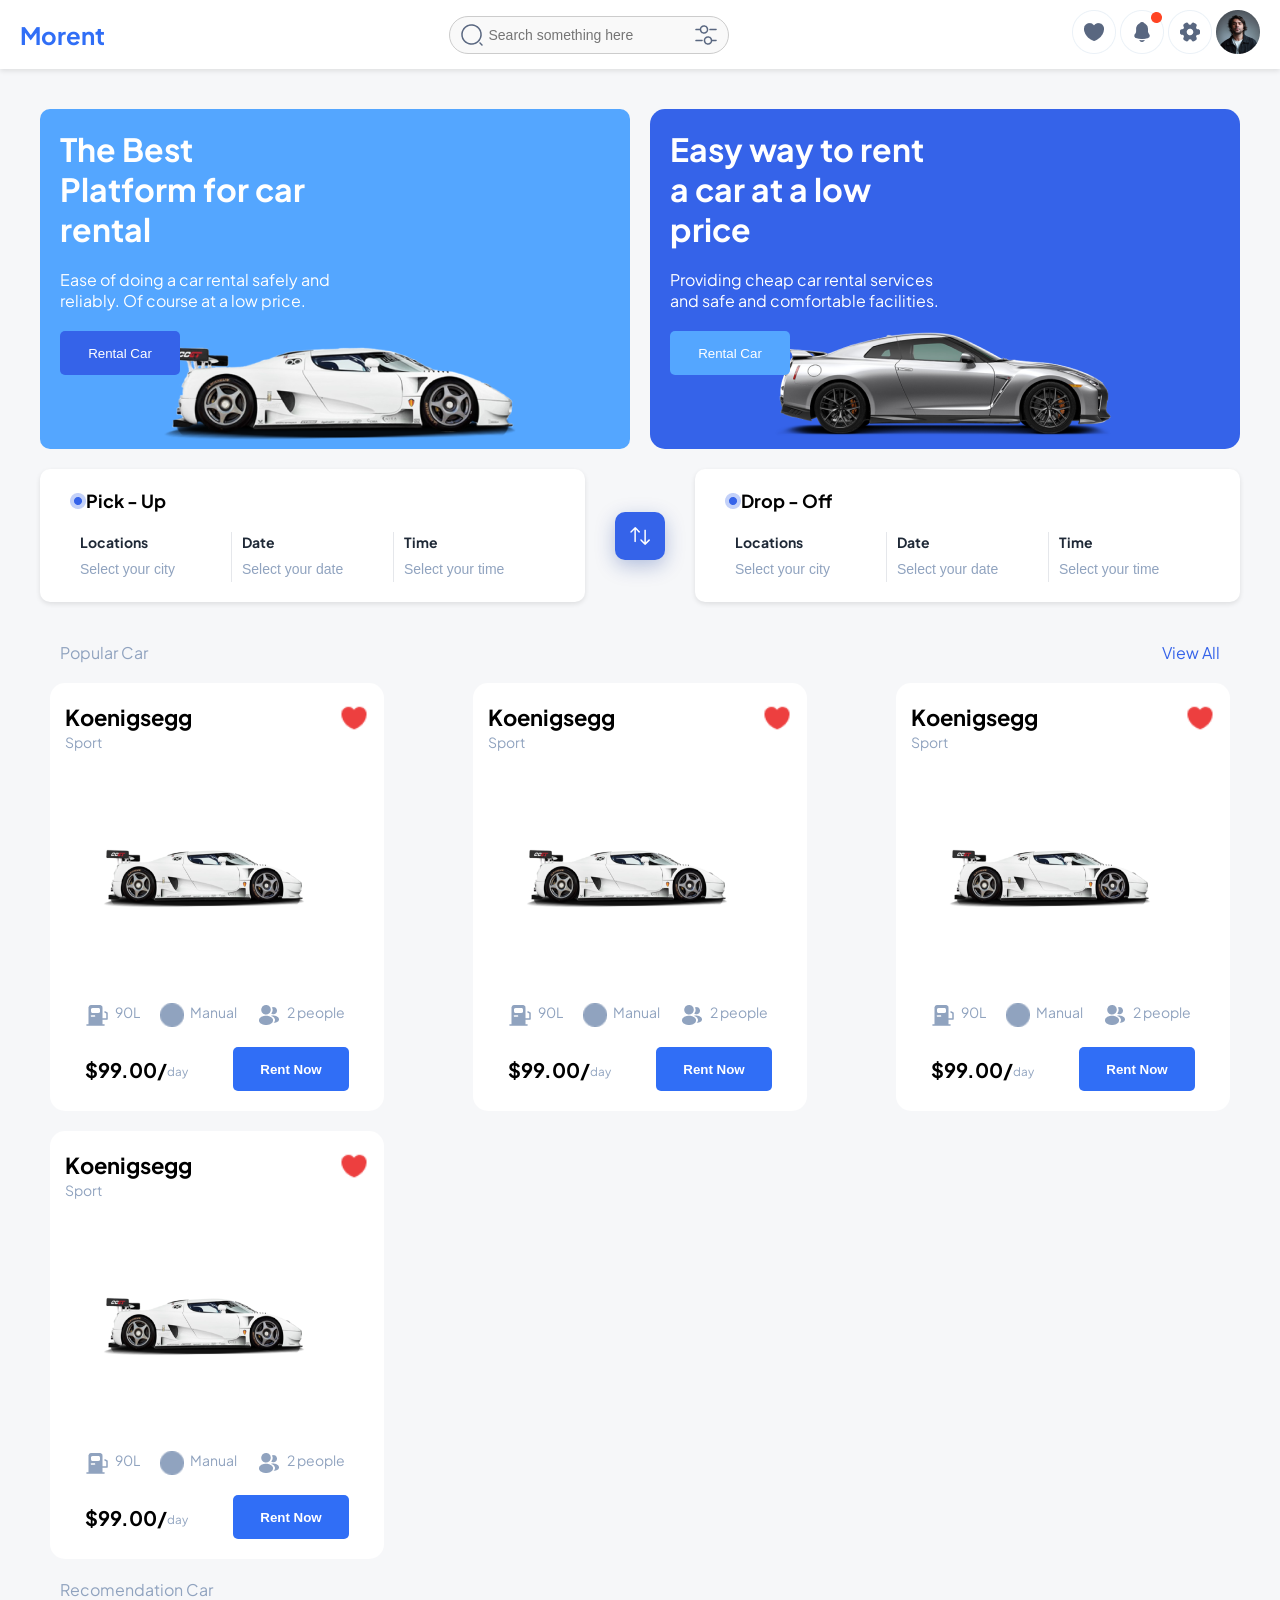
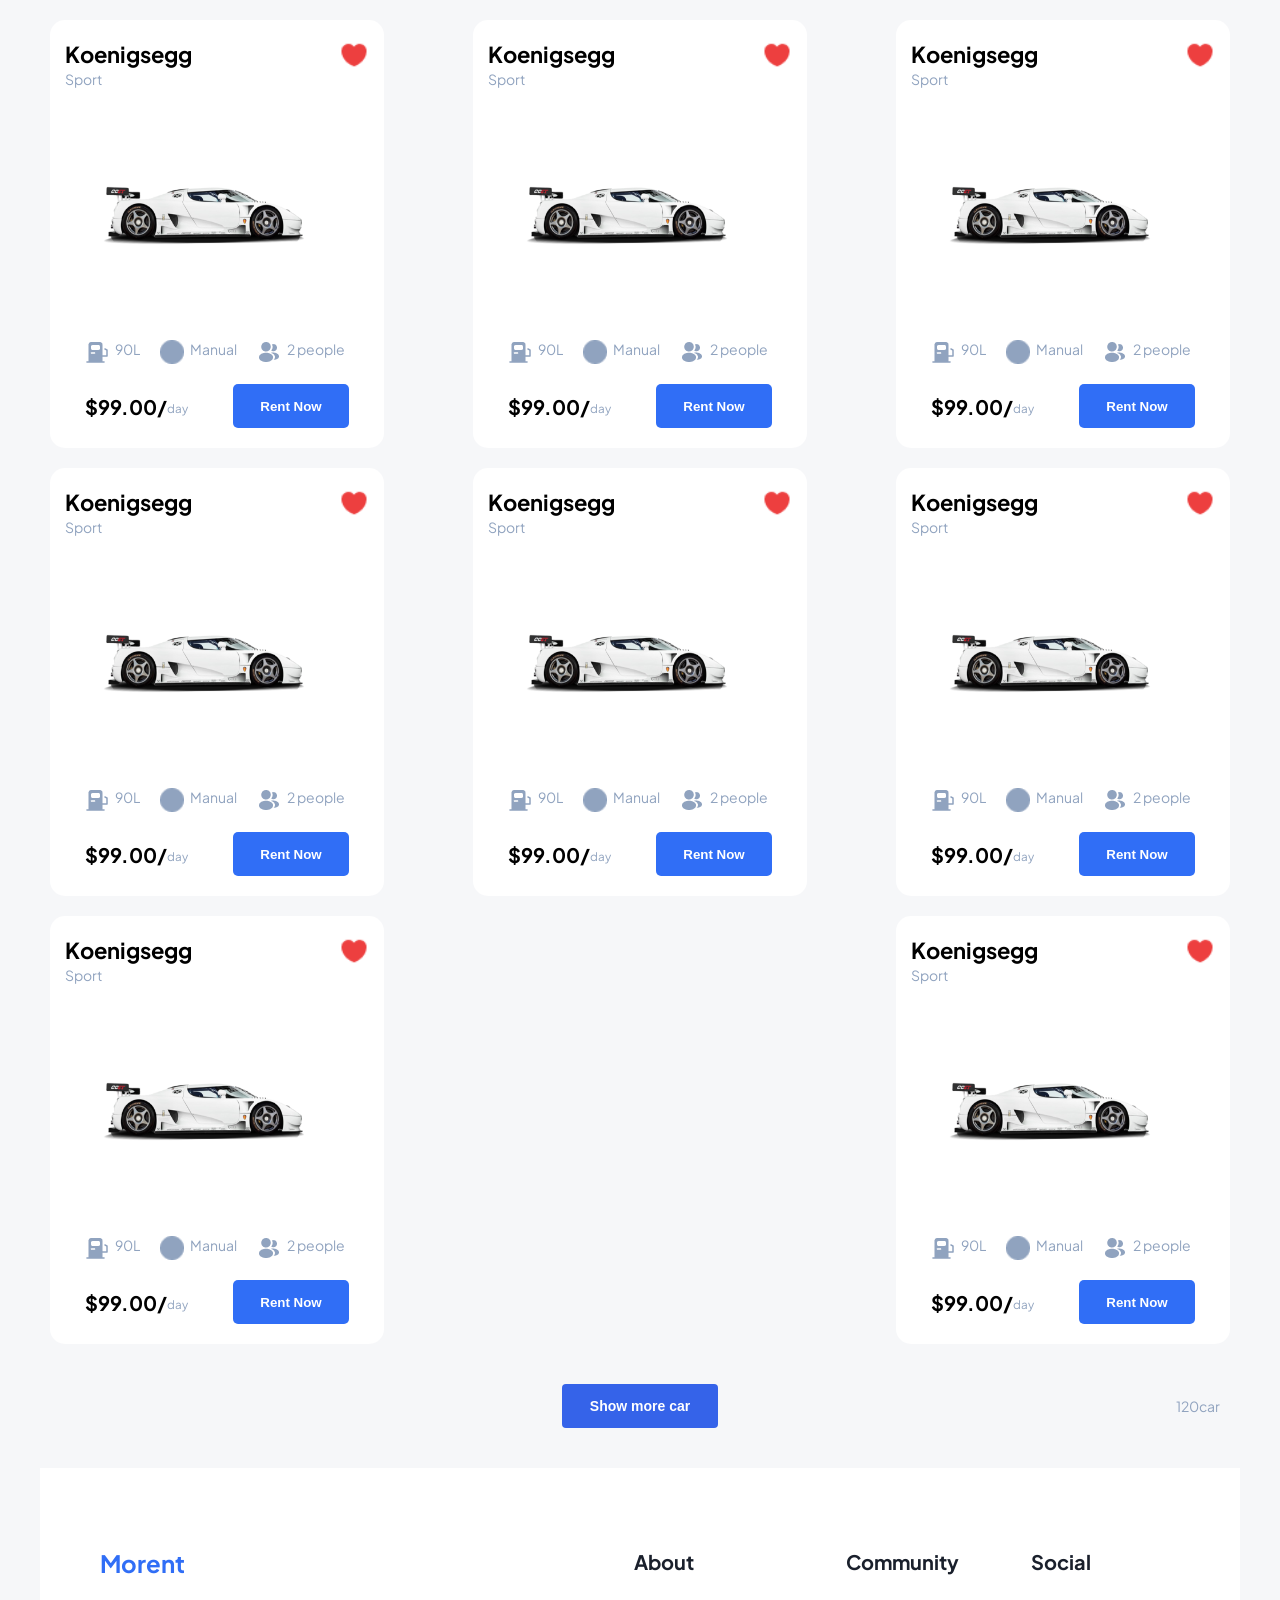
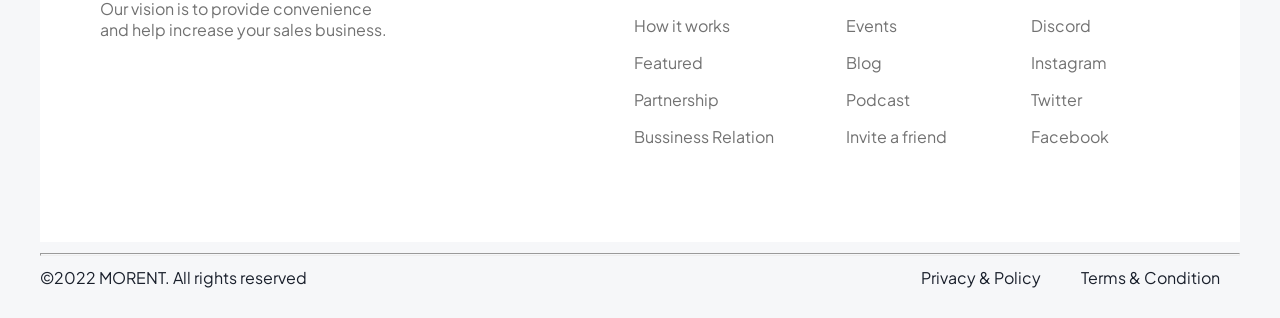
==== index.html @ bee82f96 "Design is complete" ====
<!DOCTYPE html>
<html lang="en">
<head>
    <meta charset="UTF-8">
    <meta name="viewport" content="width=device-width, initial-scale=1.0">
    <link href='https://fonts.googleapis.com/css?family=Plus Jakarta Sans' rel='stylesheet'>
    <link rel="stylesheet" href="style.css">

    <title>Morent</title>
</head>
<body>
    <nav class="navbar">
        <div class="logo">Morent</div>
        <div class="search-bar">
            
            <img  src="img/search-normal.png" alt="filter">
            <input type="text" placeholder="Search something here">   
            <img  src="img/filter.png" alt="filter">
        </div>

        <div>
            <img src="img/Like.png" alt="filter">
            <img src="img/Notification.png" alt="filter">
            <img src="img/Settings.png" alt="filter">
            <img src="img/Profil.png" alt="filter">
        </div>
    </nav>

    <div class="main">
        <div class="ads">
            <div class="ads1">
                <p class="font1">The Best Platform for car rental</p>
                <p class="font2">Ease of doing a car rental safely and reliably. Of course at a low price.</p>
                <button class="ads-button">Rental Car</button>
            </div>
            <div class="ads2">
                <p class="font1">Easy way to rent a car at a low price</p>
                <p class="font2">Providing cheap car rental services and safe and comfortable facilities.</p>
                <button class="ads-button">Rental Car</button>
            </div>
        </div>
        <div class="pick-up">

            <div class="pick-up-container">
                <div class="pick-up-header">
                  <img src="img/mark.png" alt="location mark"> Pick - Up
                </div>
                <div class="pick-up-options">
                  <div class="option">
                    <label>Locations</label>
                    <select>
                      <option>Select your city</option>
                    </select>
                  </div>
                  <div class="divider"></div>
                  <div class="option">
                    <label>Date</label>
                    <select>
                      <option>Select your date</option>
                    </select>
                  </div>
                  <div class="divider"></div>
                  <div class="option">
                    <label>Time</label>
                    <select>
                      <option>Select your time</option>
                    </select>
                  </div>
                </div>
              </div>

              <div class="swap-button"><img id="swap-img" src="img/Swap.png"><img></div>
            <div class="pick-up-container">
                <div class="pick-up-header">
                    <img src="img/mark.png" alt="location mark"> Drop - Off
                </div>
                <div class="pick-up-options">
                  <div class="option">
                    <label>Locations</label>
                    <select>
                      <option>Select your city</option>
                    </select>
                  </div>
                  <div class="divider"></div>
                  <div class="option">
                    <label>Date</label>
                    <select>
                      <option>Select your date</option>
                    </select>
                  </div>
                  <div class="divider"></div>
                  <div class="option">
                    <label>Time</label>
                    <select>
                      <option>Select your time</option>
                    </select>
                  </div>
                </div>
              </div>
        </div>

        <div class="popular-car-heading">
            <p>Popular Car</p>
            <p id="view-all">View All</p>
        </div>

        <div class="popular-table">
            <div class="car-card">
                <div>
                    <div id="car-name">
                        Koenigsegg
                        <img src= "/img/Like .png" alt="favourite">
                    </div>
                    <div id="car-type">
                        Sport
                    </div>
                </div>
                <img src="/img/ads1-car.png" alt="Koenigsegg car image">

                <div>
                    <div class="car-info">
                        <div class="gasstation">
                            <img src="img/gas-station.png" alt="gas-station-image">
                        <p>90L</p>
                        </div>
                        <div class="manual">
                            <img src="img/Circle 4.png" alt="Manual"></img>
                        <p>Manual</p>
                        </div>
                        <div class="people">
                            <img src="/img/profile-2user.png" alt="PROFILE-IMAGE">
                        <p> 2 people</p>
                        </div>
                    </div>
                    <div id="car-price">
                        <div style="display: flex; ">
                            <p style="font-weight: bold; font-size: 20px;">$99.00/</p>
                            <p style="color: #90A3BF; font-size: 14px;"><sub>day</sub></p>
                        </div>
                        <button class="rent-button">Rent Now</button>
                    </div>
                </div>
            </div>
            <div class="car-card">
                <div>
                    <div id="car-name">
                        Koenigsegg
                        <img src= "/img/Like .png" alt="favourite">
                    </div>
                    <div id="car-type">
                        Sport
                    </div>
                </div>
                <img src="/img/ads1-car.png" alt="Koenigsegg car image">

                <div>
                    <div class="car-info">
                        <div class="gasstation">
                            <img src="img/gas-station.png" alt="gas-station-image">
                        <p>90L</p>
                        </div>
                        <div class="manual">
                            <img src="img/Circle 4.png" alt="Manual"></img>
                        <p>Manual</p>
                        </div>
                        <div class="people">
                            <img src="/img/profile-2user.png" alt="PROFILE-IMAGE">
                        <p> 2 people</p>
                        </div>
                    </div>
                    <div id="car-price">
                        <div style="display: flex; ">
                            <p style="font-weight: bold; font-size: 20px;">$99.00/</p>
                            <p style="color: #90A3BF; font-size: 14px;"><sub>day</sub></p>
                        </div>
                        <button class="rent-button">Rent Now</button>
                    </div>
                </div>
            </div>
            <div class="car-card">
                <div>
                    <div id="car-name">
                        Koenigsegg
                        <img src= "/img/Like .png" alt="favourite">
                    </div>
                    <div id="car-type">
                        Sport
                    </div>
                </div>
                <img src="/img/ads1-car.png" alt="Koenigsegg car image">

                <div>
                    <div class="car-info">
                        <div class="gasstation">
                            <img src="img/gas-station.png" alt="gas-station-image">
                        <p>90L</p>
                        </div>
                        <div class="manual">
                            <img src="img/Circle 4.png" alt="Manual"></img>
                        <p>Manual</p>
                        </div>
                        <div class="people">
                            <img src="/img/profile-2user.png" alt="PROFILE-IMAGE">
                        <p> 2 people</p>
                        </div>
                    </div>
                    <div id="car-price">
                        <div style="display: flex; ">
                            <p style="font-weight: bold; font-size: 20px;">$99.00/</p>
                            <p style="color: #90A3BF; font-size: 14px;"><sub>day</sub></p>
                        </div>
                        <button class="rent-button">Rent Now</button>
                    </div>
                </div>
            </div>
            <div class="car-card">
                <div>
                    <div id="car-name">
                        Koenigsegg
                        <img src= "/img/Like .png" alt="favourite">
                    </div>
                    <div id="car-type">
                        Sport
                    </div>
                </div>
                <img src="/img/ads1-car.png" alt="Koenigsegg car image">

                <div>
                    <div class="car-info">
                        <div class="gasstation">
                            <img src="img/gas-station.png" alt="gas-station-image">
                        <p>90L</p>
                        </div>
                        <div class="manual">
                            <img src="img/Circle 4.png" alt="Manual"></img>
                        <p>Manual</p>
                        </div>
                        <div class="people">
                            <img src="/img/profile-2user.png" alt="PROFILE-IMAGE">
                        <p> 2 people</p>
                        </div>
                    </div>
                    <div id="car-price">
                        <div style="display: flex; ">
                            <p style="font-weight: bold; font-size: 20px;">$99.00/</p>
                            <p style="color: #90A3BF; font-size: 14px;"><sub>day</sub></p>
                        </div>
                        <button class="rent-button">Rent Now</button>
                    </div>
                </div>
            </div>
            
        </div>

        <div class="popular-car-heading">
            <p>Recomendation Car</p>
        </div>

        <div class="popular-table">
            <div class="car-card">
                <div>
                    <div id="car-name">
                        Koenigsegg
                        <img src= "/img/Like .png" alt="favourite">
                    </div>
                    <div id="car-type">
                        Sport
                    </div>
                </div>
                <img src="/img/ads1-car.png" alt="Koenigsegg car image">

                <div>
                    <div class="car-info">
                        <div class="gasstation">
                            <img src="img/gas-station.png" alt="gas-station-image">
                        <p>90L</p>
                        </div>
                        <div class="manual">
                            <img src="img/Circle 4.png" alt="Manual"></img>
                        <p>Manual</p>
                        </div>
                        <div class="people">
                            <img src="/img/profile-2user.png" alt="PROFILE-IMAGE">
                        <p> 2 people</p>
                        </div>
                    </div>
                    <div id="car-price">
                        <div style="display: flex; ">
                            <p style="font-weight: bold; font-size: 20px;">$99.00/</p>
                            <p style="color: #90A3BF; font-size: 14px;"><sub>day</sub></p>
                        </div>
                        <button class="rent-button">Rent Now</button>
                    </div>
                </div>
            </div>
            <div class="car-card">
                <div>
                    <div id="car-name">
                        Koenigsegg
                        <img src= "/img/Like .png" alt="favourite">
                    </div>
                    <div id="car-type">
                        Sport
                    </div>
                </div>
                <img src="/img/ads1-car.png" alt="Koenigsegg car image">

                <div>
                    <div class="car-info">
                        <div class="gasstation">
                            <img src="img/gas-station.png" alt="gas-station-image">
                        <p>90L</p>
                        </div>
                        <div class="manual">
                            <img src="img/Circle 4.png" alt="Manual"></img>
                        <p>Manual</p>
                        </div>
                        <div class="people">
                            <img src="/img/profile-2user.png" alt="PROFILE-IMAGE">
                        <p> 2 people</p>
                        </div>
                    </div>
                    <div id="car-price">
                        <div style="display: flex; ">
                            <p style="font-weight: bold; font-size: 20px;">$99.00/</p>
                            <p style="color: #90A3BF; font-size: 14px;"><sub>day</sub></p>
                        </div>
                        <button class="rent-button">Rent Now</button>
                    </div>
                </div>
            </div>
            <div class="car-card">
                <div>
                    <div id="car-name">
                        Koenigsegg
                        <img src= "/img/Like .png" alt="favourite">
                    </div>
                    <div id="car-type">
                        Sport
                    </div>
                </div>
                <img src="/img/ads1-car.png" alt="Koenigsegg car image">

                <div>
                    <div class="car-info">
                        <div class="gasstation">
                            <img src="img/gas-station.png" alt="gas-station-image">
                        <p>90L</p>
                        </div>
                        <div class="manual">
                            <img src="img/Circle 4.png" alt="Manual"></img>
                        <p>Manual</p>
                        </div>
                        <div class="people">
                            <img src="/img/profile-2user.png" alt="PROFILE-IMAGE">
                        <p> 2 people</p>
                        </div>
                    </div>
                    <div id="car-price">
                        <div style="display: flex; ">
                            <p style="font-weight: bold; font-size: 20px;">$99.00/</p>
                            <p style="color: #90A3BF; font-size: 14px;"><sub>day</sub></p>
                        </div>
                        <button class="rent-button">Rent Now</button>
                    </div>
                </div>
            </div>
            <div class="car-card">
                <div>
                    <div id="car-name">
                        Koenigsegg
                        <img src= "/img/Like .png" alt="favourite">
                    </div>
                    <div id="car-type">
                        Sport
                    </div>
                </div>
                <img src="/img/ads1-car.png" alt="Koenigsegg car image">

                <div>
                    <div class="car-info">
                        <div class="gasstation">
                            <img src="img/gas-station.png" alt="gas-station-image">
                        <p>90L</p>
                        </div>
                        <div class="manual">
                            <img src="img/Circle 4.png" alt="Manual"></img>
                        <p>Manual</p>
                        </div>
                        <div class="people">
                            <img src="/img/profile-2user.png" alt="PROFILE-IMAGE">
                        <p> 2 people</p>
                        </div>
                    </div>
                    <div id="car-price">
                        <div style="display: flex; ">
                            <p style="font-weight: bold; font-size: 20px;">$99.00/</p>
                            <p style="color: #90A3BF; font-size: 14px;"><sub>day</sub></p>
                        </div>
                        <button class="rent-button">Rent Now</button>
                    </div>
                </div>
            </div>
            <div class="car-card">
                <div>
                    <div id="car-name">
                        Koenigsegg
                        <img src= "/img/Like .png" alt="favourite">
                    </div>
                    <div id="car-type">
                        Sport
                    </div>
                </div>
                <img src="/img/ads1-car.png" alt="Koenigsegg car image">

                <div>
                    <div class="car-info">
                        <div class="gasstation">
                            <img src="img/gas-station.png" alt="gas-station-image">
                        <p>90L</p>
                        </div>
                        <div class="manual">
                            <img src="img/Circle 4.png" alt="Manual"></img>
                        <p>Manual</p>
                        </div>
                        <div class="people">
                            <img src="/img/profile-2user.png" alt="PROFILE-IMAGE">
                        <p> 2 people</p>
                        </div>
                    </div>
                    <div id="car-price">
                        <div style="display: flex; ">
                            <p style="font-weight: bold; font-size: 20px;">$99.00/</p>
                            <p style="color: #90A3BF; font-size: 14px;"><sub>day</sub></p>
                        </div>
                        <button class="rent-button">Rent Now</button>
                    </div>
                </div>
            </div>
            <div class="car-card">
                <div>
                    <div id="car-name">
                        Koenigsegg
                        <img src= "/img/Like .png" alt="favourite">
                    </div>
                    <div id="car-type">
                        Sport
                    </div>
                </div>
                <img src="/img/ads1-car.png" alt="Koenigsegg car image">

                <div>
                    <div class="car-info">
                        <div class="gasstation">
                            <img src="img/gas-station.png" alt="gas-station-image">
                        <p>90L</p>
                        </div>
                        <div class="manual">
                            <img src="img/Circle 4.png" alt="Manual"></img>
                        <p>Manual</p>
                        </div>
                        <div class="people">
                            <img src="/img/profile-2user.png" alt="PROFILE-IMAGE">
                        <p> 2 people</p>
                        </div>
                    </div>
                    <div id="car-price">
                        <div style="display: flex; ">
                            <p style="font-weight: bold; font-size: 20px;">$99.00/</p>
                            <p style="color: #90A3BF; font-size: 14px;"><sub>day</sub></p>
                        </div>
                        <button class="rent-button">Rent Now</button>
                    </div>
                </div>
            </div>
            <div class="car-card">
                <div>
                    <div id="car-name">
                        Koenigsegg
                        <img src= "/img/Like .png" alt="favourite">
                    </div>
                    <div id="car-type">
                        Sport
                    </div>
                </div>
                <img src="/img/ads1-car.png" alt="Koenigsegg car image">

                <div>
                    <div class="car-info">
                        <div class="gasstation">
                            <img src="img/gas-station.png" alt="gas-station-image">
                        <p>90L</p>
                        </div>
                        <div class="manual">
                            <img src="img/Circle 4.png" alt="Manual"></img>
                        <p>Manual</p>
                        </div>
                        <div class="people">
                            <img src="/img/profile-2user.png" alt="PROFILE-IMAGE">
                        <p> 2 people</p>
                        </div>
                    </div>
                    <div id="car-price">
                        <div style="display: flex; ">
                            <p style="font-weight: bold; font-size: 20px;">$99.00/</p>
                            <p style="color: #90A3BF; font-size: 14px;"><sub>day</sub></p>
                        </div>
                        <button class="rent-button">Rent Now</button>
                    </div>
                </div>
            </div>
            <div class="car-card">
                <div>
                    <div id="car-name">
                        Koenigsegg
                        <img src= "/img/Like .png" alt="favourite">
                    </div>
                    <div id="car-type">
                        Sport
                    </div>
                </div>
                <img src="/img/ads1-car.png" alt="Koenigsegg car image">

                <div>
                    <div class="car-info">
                        <div class="gasstation">
                            <img src="img/gas-station.png" alt="gas-station-image">
                        <p>90L</p>
                        </div>
                        <div class="manual">
                            <img src="img/Circle 4.png" alt="Manual"></img>
                        <p>Manual</p>
                        </div>
                        <div class="people">
                            <img src="/img/profile-2user.png" alt="PROFILE-IMAGE">
                        <p> 2 people</p>
                        </div>
                    </div>
                    <div id="car-price">
                        <div style="display: flex; ">
                            <p style="font-weight: bold; font-size: 20px;">$99.00/</p>
                            <p style="color: #90A3BF; font-size: 14px;"><sub>day</sub></p>
                        </div>
                        <button class="rent-button">Rent Now</button>
                    </div>
                </div>
            </div>
        </div>

        <div class="show-more-row">
            <button class="show-more-button">
                Show more car
            </button>
            <div id="more-car">
                120car
            </div>
        </div>

        <div class="footer">
            <div>
                <div class="logo">
                    Morent
                </div>
                <div id="description">
                    <p>Our vision is to provide convenience <br> and help increase your sales business.</p>
                </div>
            </div>

            <table id="footer-table">
                <tr>
                    <tr>
                        <th>About</th>
                        <th>Community</th>
                        <th>Social</th>
                    </tr>
                    <tr>
                        <td>How it works</td>
                        <td>Events</td>
                        <td>Discord</td>
                    </tr>
                    <tr>
                        <td>Featured</td>
                        <td>Blog</td>
                        <td>Instagram</td>
                    </tr>
                    <tr>
                        <td>Partnership</td>
                        <td>Podcast</td>
                        <td>Twitter</td>
                    </tr>
                    <tr>
                        <td>Bussiness Relation</td>
                        <td>Invite a friend</td>
                        <td>Facebook</td>
                    </tr>
                </tr>
            </table>
        </div>
        <hr style="color: #13131329; height: 1px;">

        <div class="bottom-fotter">
            <p>©2022 MORENT. All rights reserved</p>
            <div id="bottom-rights">
                <p>Privacy & Policy</p>
                <p>Terms & Condition</p>
            </div>
        </div>
        <!-- ------------ -->
    </div>
</body>
</html>
---- style.css ----
body {
  font-family: 'Plus Jakarta Sans';
  background-color: #F6F7F9;
  font-size: 22px;
  margin: 0;
  padding-bottom: 30px;
}
.navbar {
  display: flex;
  justify-content: space-between;
  align-items: center;
  padding: 10px 20px;
  background-color: #ffffff;
  box-shadow: 0 2px 5px rgba(0, 0, 0, 0.1);
}
.logo {
  font-size: 24px;
  color: #306EF6;
  font-weight: bold;
}
.navbar .search-bar {
  display: flex;
  align-items: center;
  border: 1px solid #ccc;
  border-radius: 20px;
  padding: 5px 10px;
  background-color: #f9f9f9;
}
.navbar .search-bar input {
  border: none;
  outline: none;
  background: none;
  padding: 5px;
  font-size: 14px;
  width: 200px;
}
.main{
  margin: 0px 40px;
}

.ads{
  display: flex;
  flex-wrap: wrap;
  width: 100%;
  margin-top: 40px;
}

.ads1 {
  display: flex;
  flex:1;
  flex-direction: column;
  height: 300px;
  background-color: #54A6FF;
  background-image: url('/img/ads1-car.png');
  background-repeat: no-repeat;
  background-position: bottom center;
  border-radius: 10px;
  padding: 20px;
  margin-right: 20px;
  row-gap: 20px;
}

.font1 {
  font-size: 32px;
  color: white;
  max-width: 50%;
  font-weight: bold;
  margin: 0px;
}
  
.font2 {
  font-size: 16px;
  max-width: 50%;
  color: white;
}

.ads1 .ads-button {
  height: 44px;
  width: 120px;
  border: none;
  color: white;
  background-color: #3563E9;
  border-radius: 5px;
}

.ads2{
  display: flex;
  flex:1;
  flex-direction: column;
  height: 300px;
  background-color: #3563E9;
  background-image: url('/img/ads2-car.png');
  background-repeat: no-repeat;
  background-position-y: 95%;
  background-position-x: 50%;
  border-radius: 15px;
  padding: 20px;
  row-gap: 20px;
}

.ads2 .ads-button {
  height: 44px;
  width: 120px;
  border: none;
  color: white;
  background-color: #54A6FF;
  border-radius: 5px;
}

.pick-up {
  display: flex;
  align-items: center;
}

.pick-up-container {
  width: 100%;
  background-color: white;
  padding: 20px 30px;
  border-radius: 10px;
  box-shadow: 0 2px 5px rgba(0, 0, 0, 0.1);
  margin: 20px auto;
}

.pick-up-header {
  display: flex;
  align-items: center;
  font-size: 18px;
  font-weight: bold;
  margin-bottom: 20px;
}

.pick-up-options {
  display: flex;
  align-items: center;
}

.option {
  display: flex;
  flex-direction: column;
  flex: 1;
  padding: 0 10px;
}

.option label {
  font-size: 14px;
  font-weight: bold;
  color: #1F2937;
  margin-bottom: 5px;
}

.option select {
  border: none;
  background-color: transparent;
  font-size: 14px;
  color: #90A3BF;
  padding: 5px 0;
  appearance: none;
}

.option select:focus {
  outline: none;
}

.divider {
  height: 50px;
  width: 1px;
  background-color: #E5E7EB;
}

.swap-button {
  display: flex;
  border-radius: 10px;
  opacity: 0px;
  background: #3563E9;
  margin: auto 30px;
  padding: 15px;
  box-shadow: 0 4px 8px 0 rgba(19, 156, 241, 0.014), 0 6px 20px 0 #10329347;
}

.popular-car-heading{
  justify-content: space-between;
  display: flex;
  font-size: 16px;
  color: #90A3BF;
  padding: 20px;
}

.popular-car-heading #view-all{
  color: #3563E9;
}

.popular-table{
  margin: 0px 10px;
  display: flex;
  justify-content: space-between;
  flex-wrap: wrap;
  row-gap: 20px;
}

.car-card{
  width: 304px;
  height: 388px;
  display: flex;
  flex-direction: column;
  justify-content: space-between;
  background-color: white;
  border-radius: 15px;
  padding: 20px 15px;
}

.car-card #car-name{
  display: flex;
  justify-content: space-between;
  font-weight: bold;
}

#car-name img{
  height: 30px;
  width: 30px;
}

.car-card #car-type{
  font-size: 14px;
  color: #90A3BF;
}

.car-card img{
  width: 232px;
  height: 72px;
  padding-left: 20px;
}

.car-info {
  font-size: 14px;
  display: flex;
  color: #90A3BF;
  text-align: center;
}

.car-info img{
  color: #90A3BF;
  height: 24px;
  width: 24px;
}
p{
  margin: 0;
}
.car-info .gasstation,.manual,.people{
  display: flex;
  text-align: center;
  gap:6px;
}

#car-price{
  display: flex;
  justify-content: space-between;
  margin: 20px 20px 0 20px;
  align-items: center;
}

#car-price .rent-button{
  background-color: #306EF6;
  border: none;
  height: 44px;
  width: 116px;
  border-radius: 5px;
  color: white;
  font-weight: bold;
}

.show-more-row {
  display: flex;
  align-items: center;
  margin: 40px;
  justify-content: center;
}

.show-more-button{
  width:156px;
  height: 44px;
  padding: 10px;
  border: none;
  border-radius: 4px;
  background-color: #3563E9;
  color: white;
  font-weight: bold;
  font-size: 14px;
  cursor: pointer;
}

#more-car{
  color: #90A3BF;
  font-size: 14px;
  position: absolute;
  right: 60px;
}

.footer{
  background-color: white;
  margin: 0;
  padding: 80px 60px;
  display: flex;
  justify-content: space-between;
  text-align: left;
}

.footer .logo{
  padding-bottom: 20px;
}

.footer #description{
  font-size: 16px;
  color: #13131399;
}

.footer #footer-table{
  border-spacing: 70px 0px;
  border-collapse: separate;
  /* border: 1px solid; */
}

.footer #footer-table th{
  font-size: 20px;
  padding-bottom: 40px;
  font-weight: bold;
  color: #1A202C;
}

.footer #footer-table td{
  font-size: 16px;
  color: #13131399;
  padding-bottom: 15px;
}

.bottom-fotter{
  justify-content: space-between;
  display: flex;
}

.bottom-fotter p{
  font-size: 16px;
  color: #1A202C;
}

.bottom-fotter #bottom-rights{
  display: flex;
}

.bottom-fotter #bottom-rights p{
  font-size: 16px;
  color: #1A202C;
  padding: 0px 20px 0px 20px;
}
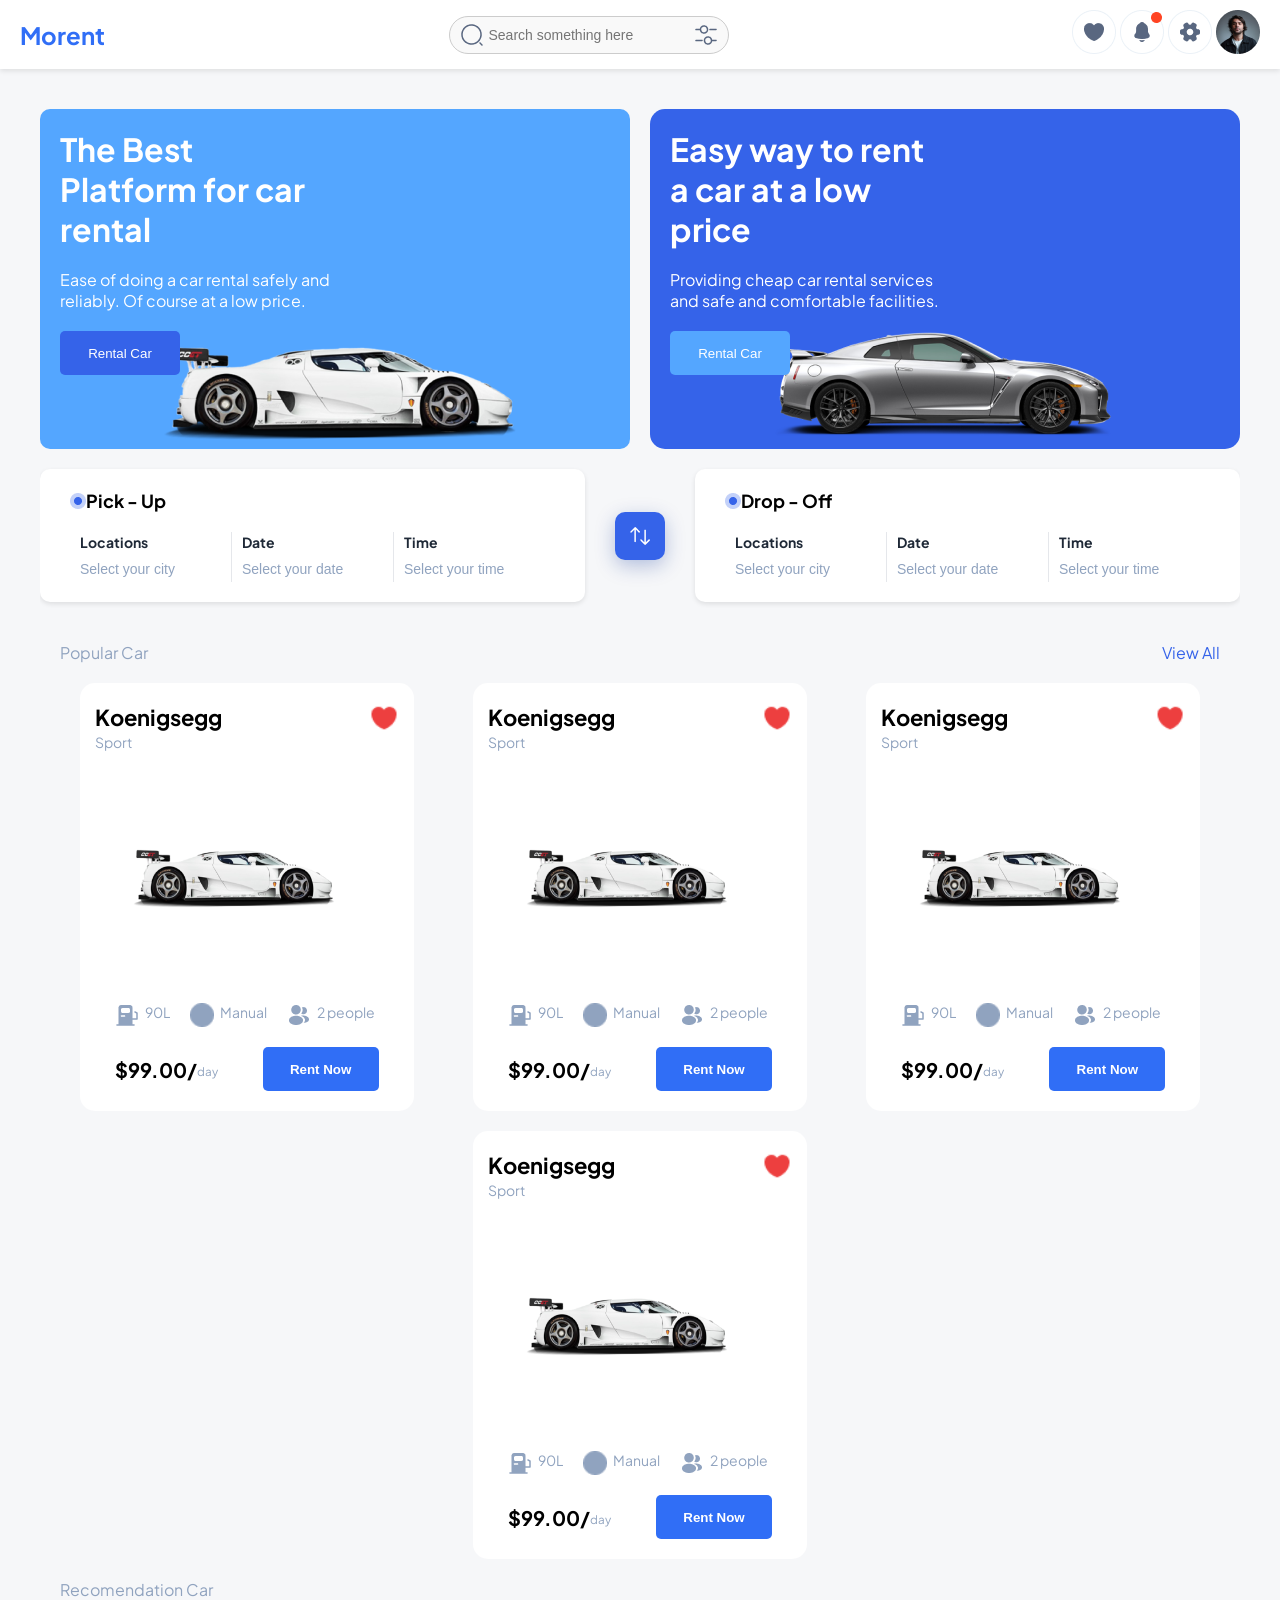
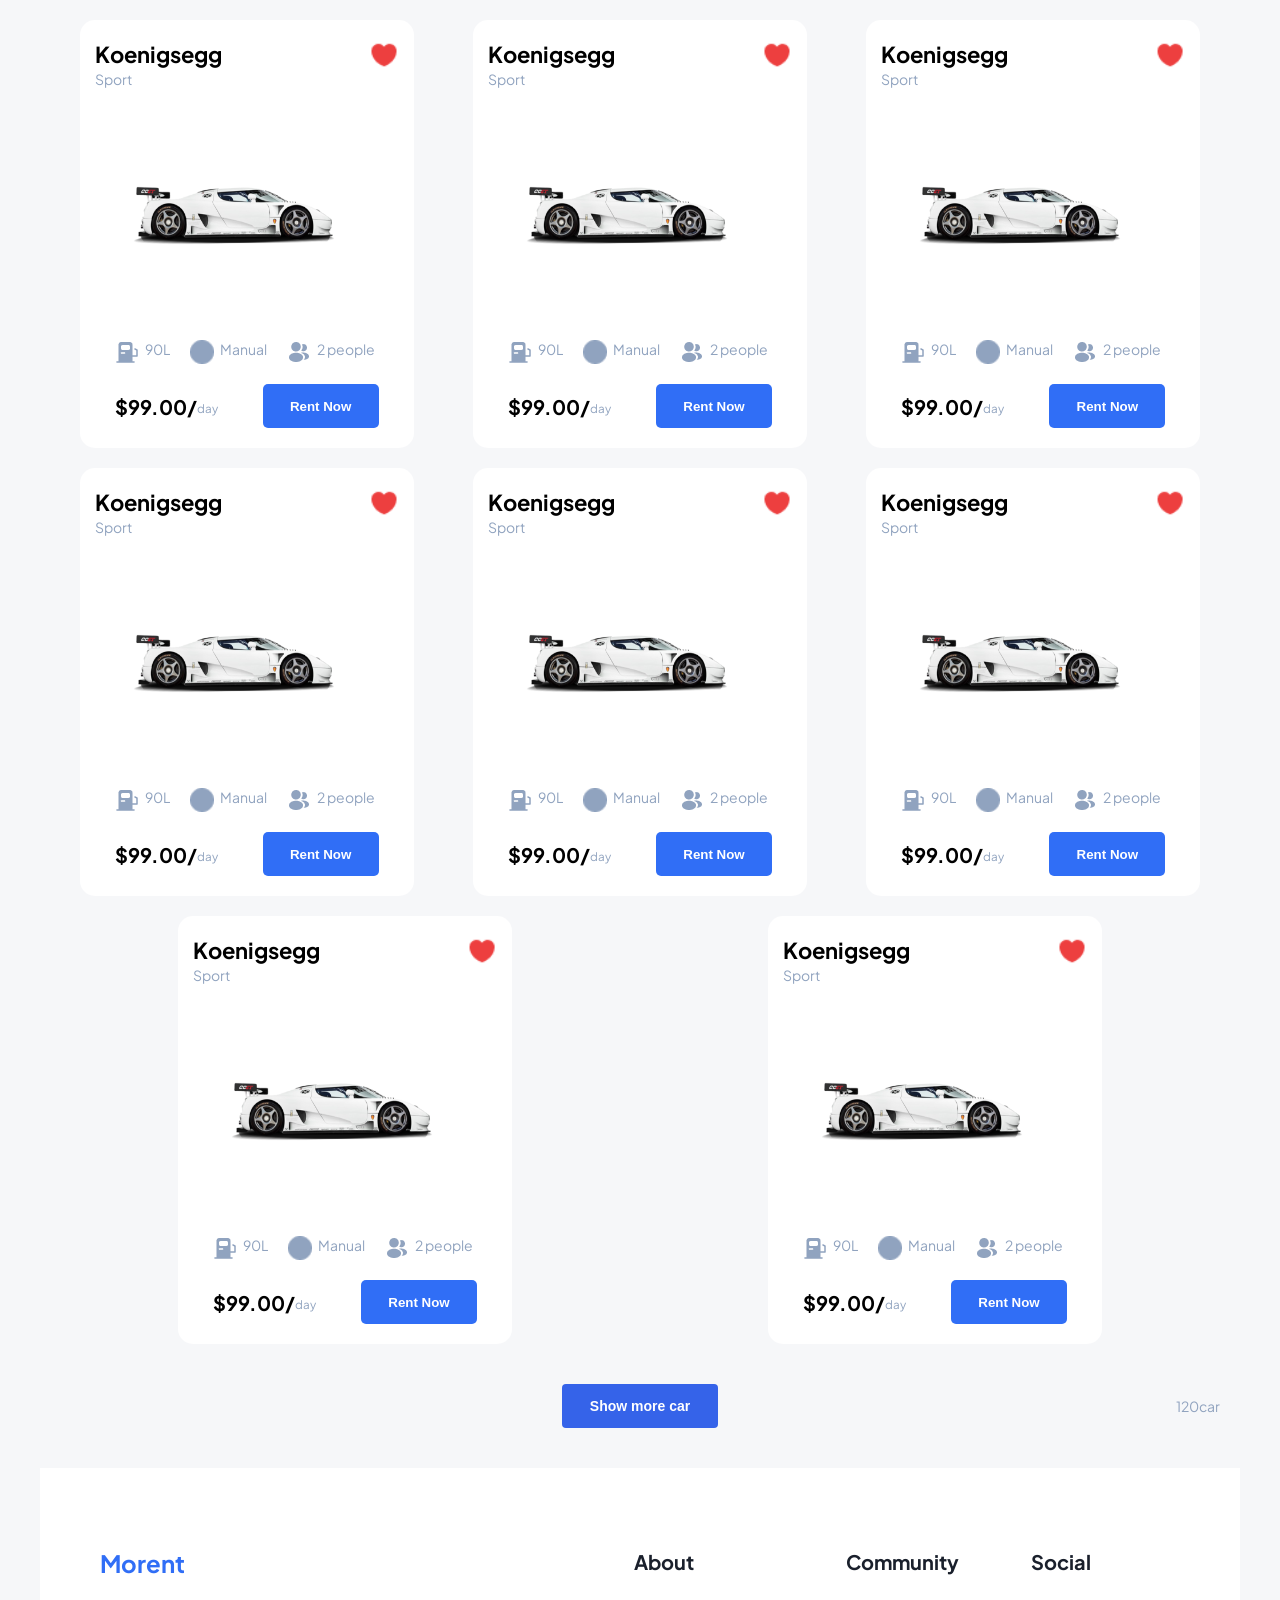
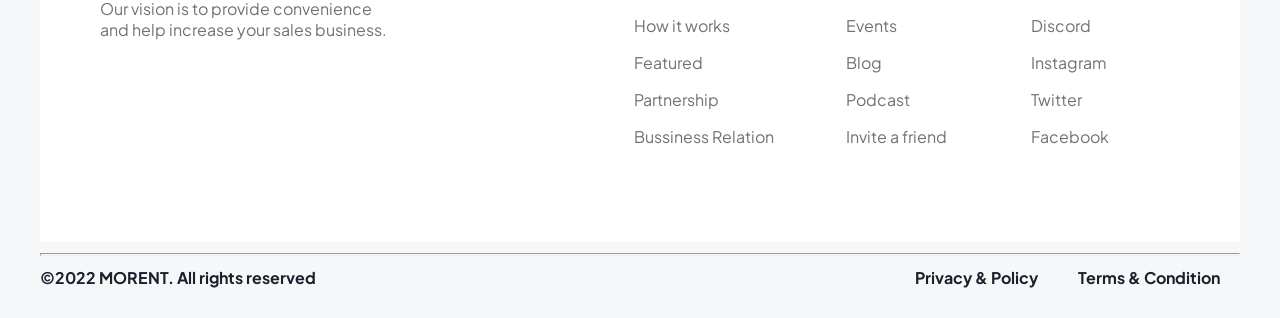
==== commit 0463adaa: "Trying to make the page responsive" ====
--- a/index.html
+++ b/index.html
@@ -5,6 +5,7 @@
     <meta name="viewport" content="width=device-width, initial-scale=1.0">
     <link href='https://fonts.googleapis.com/css?family=Plus Jakarta Sans' rel='stylesheet'>
     <link rel="stylesheet" href="style.css">
+    <link rel="stylesheet" href="media-queries.css">
 
     <title>Morent</title>
 </head>
--- a/style.css
+++ b/style.css
@@ -36,13 +36,14 @@
 }
 .main{
   margin: 0px 40px;
+  overflow: hidden;
 }
 
 .ads{
   display: flex;
-  flex-wrap: wrap;
   width: 100%;
   margin-top: 40px;
+  flex-wrap: wrap;
 }
 
 .ads1 {
@@ -109,11 +110,13 @@
 
 .pick-up {
   display: flex;
-  align-items: center;
+  align-items: center;  
+  flex-wrap: wrap;
 }
 
 .pick-up-container {
-  width: 100%;
+  width: 90%;
+  flex: 1;
   background-color: white;
   padding: 20px 30px;
   border-radius: 10px;
@@ -192,7 +195,7 @@
 .popular-table{
   margin: 0px 10px;
   display: flex;
-  justify-content: space-between;
+  justify-content: space-around;
   flex-wrap: wrap;
   row-gap: 20px;
 }
@@ -335,6 +338,7 @@
 .bottom-fotter{
   justify-content: space-between;
   display: flex;
+  font-weight: bold;
 }
 
 .bottom-fotter p{
@@ -350,5 +354,4 @@
   font-size: 16px;
   color: #1A202C;
   padding: 0px 20px 0px 20px;
-}
-
+}
--- a/media-queries.css
+++ b/media-queries.css
@@ -0,0 +1,3 @@
+@media screen {
+    
+}
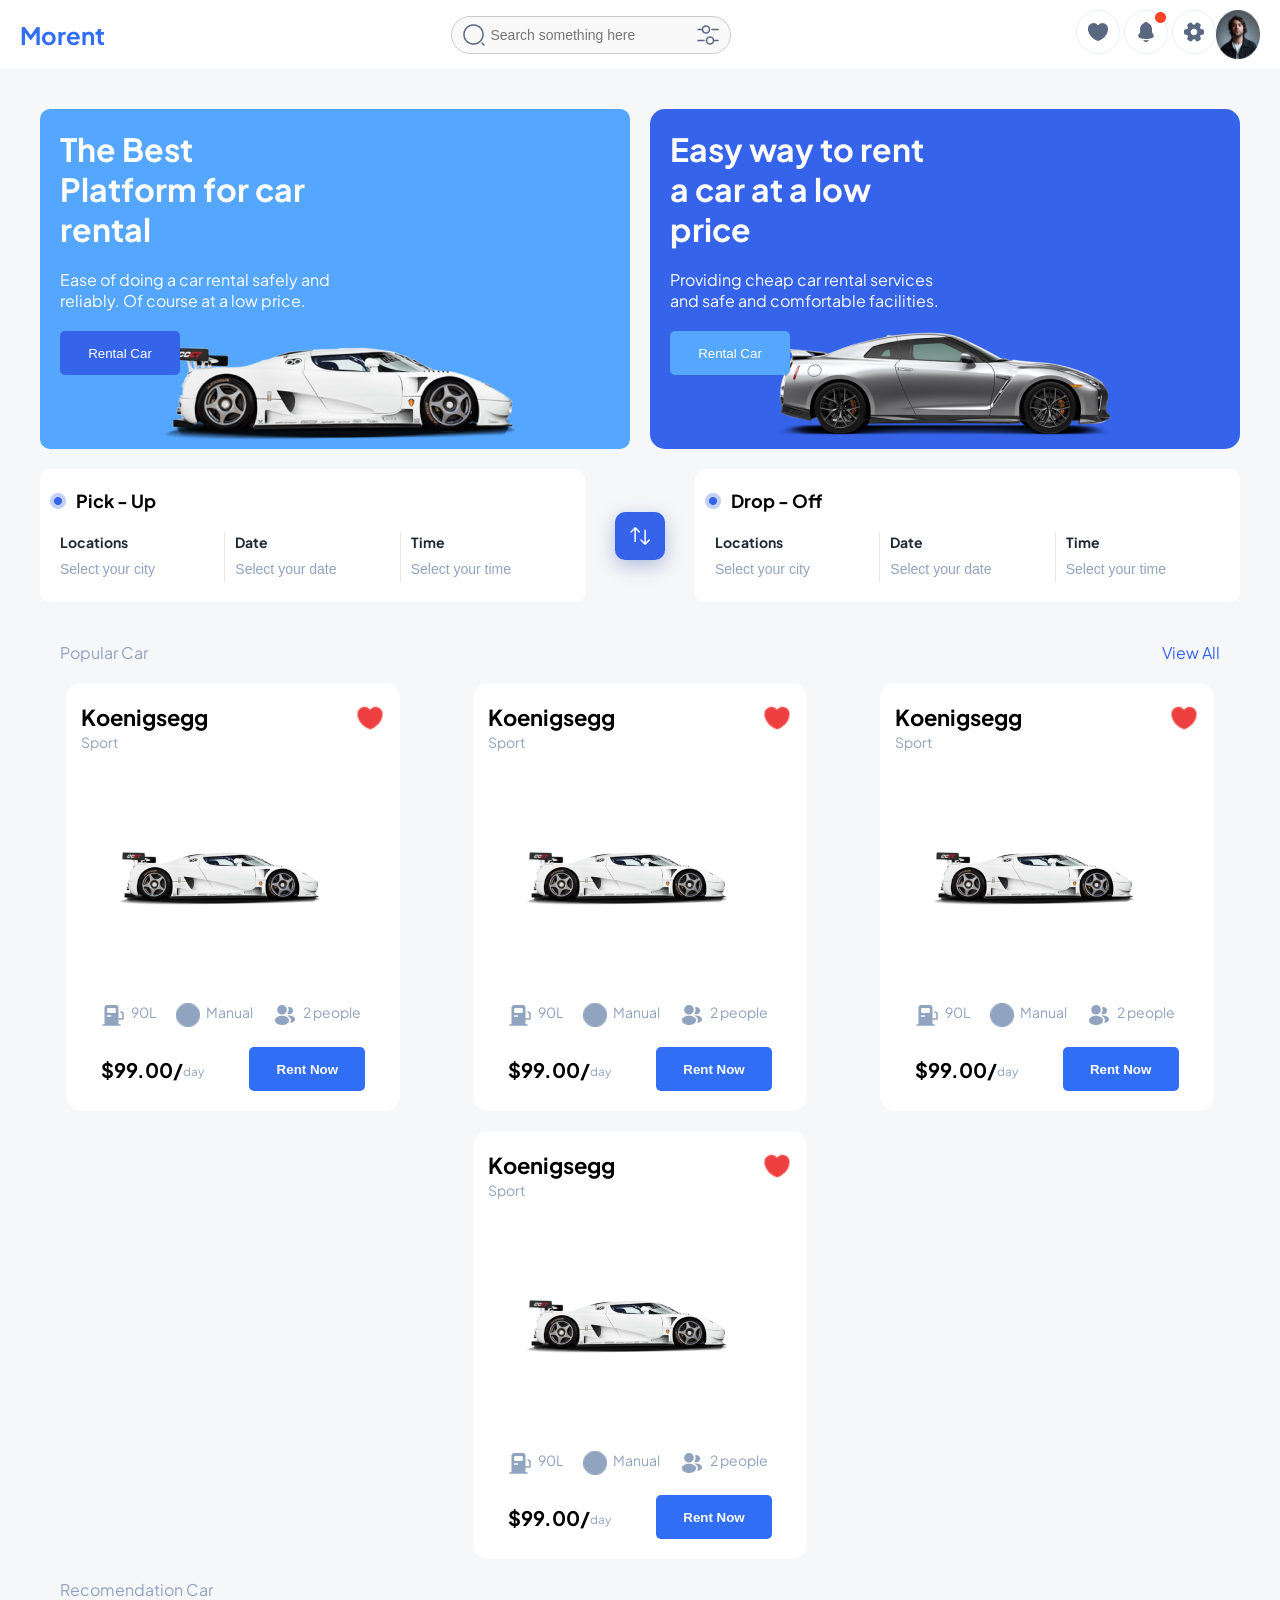
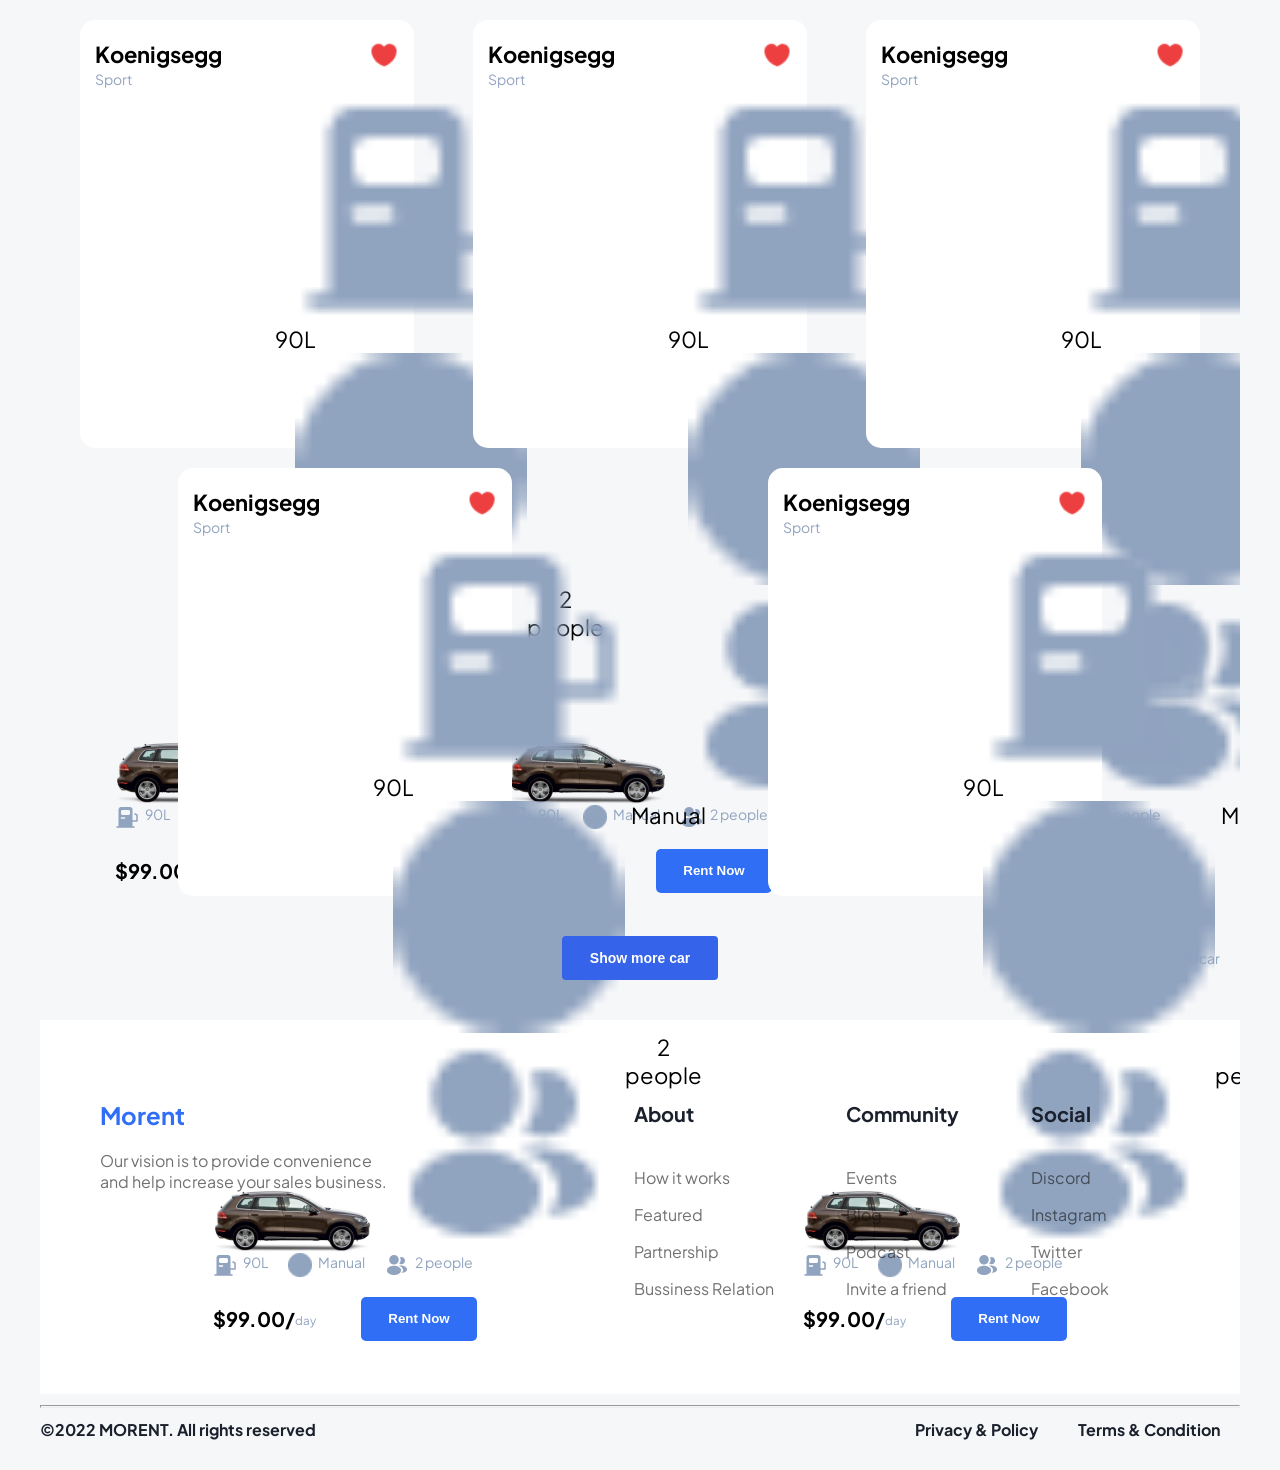
==== commit 70956574: "Cars done" ====
--- a/index.html
+++ b/index.html
@@ -10,7 +10,8 @@
     <title>Morent</title>
 </head>
 <body>
-    <nav class="navbar">
+    <nav class="navbar-top">
+        <div class="navbar" style="display: flex;">
         <div class="logo">Morent</div>
         <div class="search-bar">
             
@@ -19,11 +20,21 @@
             <img  src="img/filter.png" alt="filter">
         </div>
 
-        <div>
+        <div class="menu">
+            <div class = " menuItems">
             <img src="img/Like.png" alt="filter">
             <img src="img/Notification.png" alt="filter">
             <img src="img/Settings.png" alt="filter">
+        </div>
             <img src="img/Profil.png" alt="filter">
+        </div>
+        </div>
+        <div class="search-bar-mobile">
+            <div style="display: flex; align-items: center;" >
+                <img  src="img/search-normal.png" alt="filter">
+                <input type="text" placeholder="Search something here">   
+            </div>
+            <img id="img1" src="img/filter.png" alt="filter">
         </div>
     </nav>
 
@@ -257,286 +268,263 @@
             <p>Recomendation Car</p>
         </div>
 
-        <div class="popular-table">
-            <div class="car-card">
-                <div>
-                    <div id="car-name">
-                        Koenigsegg
-                        <img src= "/img/Like .png" alt="favourite">
-                    </div>
-                    <div id="car-type">
-                        Sport
-                    </div>
-                </div>
-                <img src="/img/ads1-car.png" alt="Koenigsegg car image">
-
-                <div>
-                    <div class="car-info">
-                        <div class="gasstation">
-                            <img src="img/gas-station.png" alt="gas-station-image">
-                        <p>90L</p>
-                        </div>
-                        <div class="manual">
-                            <img src="img/Circle 4.png" alt="Manual"></img>
-                        <p>Manual</p>
-                        </div>
-                        <div class="people">
-                            <img src="/img/profile-2user.png" alt="PROFILE-IMAGE">
-                        <p> 2 people</p>
-                        </div>
-                    </div>
-                    <div id="car-price">
-                        <div style="display: flex; ">
-                            <p style="font-weight: bold; font-size: 20px;">$99.00/</p>
-                            <p style="color: #90A3BF; font-size: 14px;"><sub>day</sub></p>
-                        </div>
-                        <button class="rent-button">Rent Now</button>
-                    </div>
-                </div>
-            </div>
-            <div class="car-card">
-                <div>
-                    <div id="car-name">
-                        Koenigsegg
-                        <img src= "/img/Like .png" alt="favourite">
-                    </div>
-                    <div id="car-type">
-                        Sport
-                    </div>
-                </div>
-                <img src="/img/ads1-car.png" alt="Koenigsegg car image">
-
-                <div>
-                    <div class="car-info">
-                        <div class="gasstation">
-                            <img src="img/gas-station.png" alt="gas-station-image">
-                        <p>90L</p>
-                        </div>
-                        <div class="manual">
-                            <img src="img/Circle 4.png" alt="Manual"></img>
-                        <p>Manual</p>
-                        </div>
-                        <div class="people">
-                            <img src="/img/profile-2user.png" alt="PROFILE-IMAGE">
-                        <p> 2 people</p>
-                        </div>
-                    </div>
-                    <div id="car-price">
-                        <div style="display: flex; ">
-                            <p style="font-weight: bold; font-size: 20px;">$99.00/</p>
-                            <p style="color: #90A3BF; font-size: 14px;"><sub>day</sub></p>
-                        </div>
-                        <button class="rent-button">Rent Now</button>
-                    </div>
-                </div>
-            </div>
-            <div class="car-card">
-                <div>
-                    <div id="car-name">
-                        Koenigsegg
-                        <img src= "/img/Like .png" alt="favourite">
-                    </div>
-                    <div id="car-type">
-                        Sport
-                    </div>
-                </div>
-                <img src="/img/ads1-car.png" alt="Koenigsegg car image">
-
-                <div>
-                    <div class="car-info">
-                        <div class="gasstation">
-                            <img src="img/gas-station.png" alt="gas-station-image">
-                        <p>90L</p>
-                        </div>
-                        <div class="manual">
-                            <img src="img/Circle 4.png" alt="Manual"></img>
-                        <p>Manual</p>
-                        </div>
-                        <div class="people">
-                            <img src="/img/profile-2user.png" alt="PROFILE-IMAGE">
-                        <p> 2 people</p>
-                        </div>
-                    </div>
-                    <div id="car-price">
-                        <div style="display: flex; ">
-                            <p style="font-weight: bold; font-size: 20px;">$99.00/</p>
-                            <p style="color: #90A3BF; font-size: 14px;"><sub>day</sub></p>
-                        </div>
-                        <button class="rent-button">Rent Now</button>
-                    </div>
-                </div>
-            </div>
-            <div class="car-card">
-                <div>
-                    <div id="car-name">
-                        Koenigsegg
-                        <img src= "/img/Like .png" alt="favourite">
-                    </div>
-                    <div id="car-type">
-                        Sport
-                    </div>
-                </div>
-                <img src="/img/ads1-car.png" alt="Koenigsegg car image">
-
-                <div>
-                    <div class="car-info">
-                        <div class="gasstation">
-                            <img src="img/gas-station.png" alt="gas-station-image">
-                        <p>90L</p>
-                        </div>
-                        <div class="manual">
-                            <img src="img/Circle 4.png" alt="Manual"></img>
-                        <p>Manual</p>
-                        </div>
-                        <div class="people">
-                            <img src="/img/profile-2user.png" alt="PROFILE-IMAGE">
-                        <p> 2 people</p>
-                        </div>
-                    </div>
-                    <div id="car-price">
-                        <div style="display: flex; ">
-                            <p style="font-weight: bold; font-size: 20px;">$99.00/</p>
-                            <p style="color: #90A3BF; font-size: 14px;"><sub>day</sub></p>
-                        </div>
-                        <button class="rent-button">Rent Now</button>
-                    </div>
-                </div>
-            </div>
-            <div class="car-card">
-                <div>
-                    <div id="car-name">
-                        Koenigsegg
-                        <img src= "/img/Like .png" alt="favourite">
-                    </div>
-                    <div id="car-type">
-                        Sport
-                    </div>
-                </div>
-                <img src="/img/ads1-car.png" alt="Koenigsegg car image">
-
-                <div>
-                    <div class="car-info">
-                        <div class="gasstation">
-                            <img src="img/gas-station.png" alt="gas-station-image">
-                        <p>90L</p>
-                        </div>
-                        <div class="manual">
-                            <img src="img/Circle 4.png" alt="Manual"></img>
-                        <p>Manual</p>
-                        </div>
-                        <div class="people">
-                            <img src="/img/profile-2user.png" alt="PROFILE-IMAGE">
-                        <p> 2 people</p>
-                        </div>
-                    </div>
-                    <div id="car-price">
-                        <div style="display: flex; ">
-                            <p style="font-weight: bold; font-size: 20px;">$99.00/</p>
-                            <p style="color: #90A3BF; font-size: 14px;"><sub>day</sub></p>
-                        </div>
-                        <button class="rent-button">Rent Now</button>
-                    </div>
-                </div>
-            </div>
-            <div class="car-card">
-                <div>
-                    <div id="car-name">
-                        Koenigsegg
-                        <img src= "/img/Like .png" alt="favourite">
-                    </div>
-                    <div id="car-type">
-                        Sport
-                    </div>
-                </div>
-                <img src="/img/ads1-car.png" alt="Koenigsegg car image">
-
-                <div>
-                    <div class="car-info">
-                        <div class="gasstation">
-                            <img src="img/gas-station.png" alt="gas-station-image">
-                        <p>90L</p>
-                        </div>
-                        <div class="manual">
-                            <img src="img/Circle 4.png" alt="Manual"></img>
-                        <p>Manual</p>
-                        </div>
-                        <div class="people">
-                            <img src="/img/profile-2user.png" alt="PROFILE-IMAGE">
-                        <p> 2 people</p>
-                        </div>
-                    </div>
-                    <div id="car-price">
-                        <div style="display: flex; ">
-                            <p style="font-weight: bold; font-size: 20px;">$99.00/</p>
-                            <p style="color: #90A3BF; font-size: 14px;"><sub>day</sub></p>
-                        </div>
-                        <button class="rent-button">Rent Now</button>
-                    </div>
-                </div>
-            </div>
-            <div class="car-card">
-                <div>
-                    <div id="car-name">
-                        Koenigsegg
-                        <img src= "/img/Like .png" alt="favourite">
-                    </div>
-                    <div id="car-type">
-                        Sport
-                    </div>
-                </div>
-                <img src="/img/ads1-car.png" alt="Koenigsegg car image">
-
-                <div>
-                    <div class="car-info">
-                        <div class="gasstation">
-                            <img src="img/gas-station.png" alt="gas-station-image">
-                        <p>90L</p>
-                        </div>
-                        <div class="manual">
-                            <img src="img/Circle 4.png" alt="Manual"></img>
-                        <p>Manual</p>
-                        </div>
-                        <div class="people">
-                            <img src="/img/profile-2user.png" alt="PROFILE-IMAGE">
-                        <p> 2 people</p>
-                        </div>
-                    </div>
-                    <div id="car-price">
-                        <div style="display: flex; ">
-                            <p style="font-weight: bold; font-size: 20px;">$99.00/</p>
-                            <p style="color: #90A3BF; font-size: 14px;"><sub>day</sub></p>
-                        </div>
-                        <button class="rent-button">Rent Now</button>
-                    </div>
-                </div>
-            </div>
-            <div class="car-card">
-                <div>
-                    <div id="car-name">
-                        Koenigsegg
-                        <img src= "/img/Like .png" alt="favourite">
-                    </div>
-                    <div id="car-type">
-                        Sport
-                    </div>
-                </div>
-                <img src="/img/ads1-car.png" alt="Koenigsegg car image">
-
-                <div>
-                    <div class="car-info">
-                        <div class="gasstation">
-                            <img src="img/gas-station.png" alt="gas-station-image">
-                        <p>90L</p>
-                        </div>
-                        <div class="manual">
-                            <img src="img/Circle 4.png" alt="Manual"></img>
-                        <p>Manual</p>
-                        </div>
-                        <div class="people">
-                            <img src="/img/profile-2user.png" alt="PROFILE-IMAGE">
-                        <p> 2 people</p>
-                        </div>
-                    </div>
+        <div class="recommendation-table">
+            <div class="car-card">
+                <div>
+                    <div id="car-name">
+                        Koenigsegg
+                        <img src= "/img/Like .png" alt="favourite">
+                    </div>
+                    <div id="car-type">
+                        Sport
+                    </div>
+                </div>
+                <!-- ------ -->
+                    <div class="car-info-image-desc">
+                        <img src="/img/CR - V-car.png" alt="Koenigsegg car image">
+                        <div class="car-info-recommend">
+                            <div class="gasstation">
+                                <img src="img/gas-station.png" alt="gas-station-image">
+                            <p>90L</p>
+                            </div>
+                            <div class="manual">
+                                <img src="img/Circle 4.png" alt="Manual"></img>
+                            <p>Manual</p>
+                            </div>
+                            <div class="people">
+                                <img src="/img/profile-2user.png" alt="PROFILE-IMAGE">
+                            <p> 2 people</p>
+                            </div>
+                        </div>
+                    </div>
+                    <div>
+                    <div class="car-info">
+                        <div class="gasstation">
+                            <img src="img/gas-station.png" alt="gas-station-image">
+                        <p>90L</p>
+                        </div>
+                        <div class="manual">
+                            <img src="img/Circle 4.png" alt="Manual"></img>
+                        <p>Manual</p>
+                        </div>
+                        <div class="people">
+                            <img src="/img/profile-2user.png" alt="PROFILE-IMAGE">
+                        <p> 2 people</p>
+                        </div>
+                    </div>
+                <!-- ----------- -->
+                    <div id="car-price">
+                        <div style="display: flex; ">
+                            <p style="font-weight: bold; font-size: 20px;">$99.00/</p>
+                            <p style="color: #90A3BF; font-size: 14px;"><sub>day</sub></p>
+                        </div>
+                        <button class="rent-button">Rent Now</button>
+                    </div>
+                </div>
+            </div>
+            <div class="car-card">
+                <div>
+                    <div id="car-name">
+                        Koenigsegg
+                        <img src= "/img/Like .png" alt="favourite">
+                    </div>
+                    <div id="car-type">
+                        Sport
+                    </div>
+                </div>
+                <!-- ------ -->
+                    <div class="car-info-image-desc">
+                        <img src="/img/CR - V-car.png" alt="Koenigsegg car image">
+                        <div class="car-info-recommend">
+                            <div class="gasstation">
+                                <img src="img/gas-station.png" alt="gas-station-image">
+                            <p>90L</p>
+                            </div>
+                            <div class="manual">
+                                <img src="img/Circle 4.png" alt="Manual"></img>
+                            <p>Manual</p>
+                            </div>
+                            <div class="people">
+                                <img src="/img/profile-2user.png" alt="PROFILE-IMAGE">
+                            <p> 2 people</p>
+                            </div>
+                        </div>
+                    </div>
+                    <div>
+                    <div class="car-info">
+                        <div class="gasstation">
+                            <img src="img/gas-station.png" alt="gas-station-image">
+                        <p>90L</p>
+                        </div>
+                        <div class="manual">
+                            <img src="img/Circle 4.png" alt="Manual"></img>
+                        <p>Manual</p>
+                        </div>
+                        <div class="people">
+                            <img src="/img/profile-2user.png" alt="PROFILE-IMAGE">
+                        <p> 2 people</p>
+                        </div>
+                    </div>
+                <!-- ----------- -->
+                    <div id="car-price">
+                        <div style="display: flex; ">
+                            <p style="font-weight: bold; font-size: 20px;">$99.00/</p>
+                            <p style="color: #90A3BF; font-size: 14px;"><sub>day</sub></p>
+                        </div>
+                        <button class="rent-button">Rent Now</button>
+                    </div>
+                </div>
+            </div>
+            <div class="car-card">
+                <div>
+                    <div id="car-name">
+                        Koenigsegg
+                        <img src= "/img/Like .png" alt="favourite">
+                    </div>
+                    <div id="car-type">
+                        Sport
+                    </div>
+                </div>
+                <!-- ------ -->
+                    <div class="car-info-image-desc">
+                        <img src="/img/CR - V-car.png" alt="Koenigsegg car image">
+                        <div class="car-info-recommend">
+                            <div class="gasstation">
+                                <img src="img/gas-station.png" alt="gas-station-image">
+                            <p>90L</p>
+                            </div>
+                            <div class="manual">
+                                <img src="img/Circle 4.png" alt="Manual"></img>
+                            <p>Manual</p>
+                            </div>
+                            <div class="people">
+                                <img src="/img/profile-2user.png" alt="PROFILE-IMAGE">
+                            <p> 2 people</p>
+                            </div>
+                        </div>
+                    </div>
+                    <div>
+                    <div class="car-info">
+                        <div class="gasstation">
+                            <img src="img/gas-station.png" alt="gas-station-image">
+                        <p>90L</p>
+                        </div>
+                        <div class="manual">
+                            <img src="img/Circle 4.png" alt="Manual"></img>
+                        <p>Manual</p>
+                        </div>
+                        <div class="people">
+                            <img src="/img/profile-2user.png" alt="PROFILE-IMAGE">
+                        <p> 2 people</p>
+                        </div>
+                    </div>
+                <!-- ----------- -->
+                    <div id="car-price">
+                        <div style="display: flex; ">
+                            <p style="font-weight: bold; font-size: 20px;">$99.00/</p>
+                            <p style="color: #90A3BF; font-size: 14px;"><sub>day</sub></p>
+                        </div>
+                        <button class="rent-button">Rent Now</button>
+                    </div>
+                </div>
+            </div>
+            <div class="car-card">
+                <div>
+                    <div id="car-name">
+                        Koenigsegg
+                        <img src= "/img/Like .png" alt="favourite">
+                    </div>
+                    <div id="car-type">
+                        Sport
+                    </div>
+                </div>
+                <!-- ------ -->
+                    <div class="car-info-image-desc">
+                        <img src="/img/CR - V-car.png" alt="Koenigsegg car image">
+                        <div class="car-info-recommend">
+                            <div class="gasstation">
+                                <img src="img/gas-station.png" alt="gas-station-image">
+                            <p>90L</p>
+                            </div>
+                            <div class="manual">
+                                <img src="img/Circle 4.png" alt="Manual"></img>
+                            <p>Manual</p>
+                            </div>
+                            <div class="people">
+                                <img src="/img/profile-2user.png" alt="PROFILE-IMAGE">
+                            <p> 2 people</p>
+                            </div>
+                        </div>
+                    </div>
+                    <div>
+                    <div class="car-info">
+                        <div class="gasstation">
+                            <img src="img/gas-station.png" alt="gas-station-image">
+                        <p>90L</p>
+                        </div>
+                        <div class="manual">
+                            <img src="img/Circle 4.png" alt="Manual"></img>
+                        <p>Manual</p>
+                        </div>
+                        <div class="people">
+                            <img src="/img/profile-2user.png" alt="PROFILE-IMAGE">
+                        <p> 2 people</p>
+                        </div>
+                    </div>
+                <!-- ----------- -->
+                    <div id="car-price">
+                        <div style="display: flex; ">
+                            <p style="font-weight: bold; font-size: 20px;">$99.00/</p>
+                            <p style="color: #90A3BF; font-size: 14px;"><sub>day</sub></p>
+                        </div>
+                        <button class="rent-button">Rent Now</button>
+                    </div>
+                </div>
+            </div>
+            <div class="car-card">
+                <div>
+                    <div id="car-name">
+                        Koenigsegg
+                        <img src= "/img/Like .png" alt="favourite">
+                    </div>
+                    <div id="car-type">
+                        Sport
+                    </div>
+                </div>
+                <!-- ------ -->
+                    <div class="car-info-image-desc">
+                        <img src="/img/CR - V-car.png" alt="Koenigsegg car image">
+                        <div class="car-info-recommend">
+                            <div class="gasstation">
+                                <img src="img/gas-station.png" alt="gas-station-image">
+                            <p>90L</p>
+                            </div>
+                            <div class="manual">
+                                <img src="img/Circle 4.png" alt="Manual"></img>
+                            <p>Manual</p>
+                            </div>
+                            <div class="people">
+                                <img src="/img/profile-2user.png" alt="PROFILE-IMAGE">
+                            <p> 2 people</p>
+                            </div>
+                        </div>
+                    </div>
+                    <div>
+                    <div class="car-info">
+                        <div class="gasstation">
+                            <img src="img/gas-station.png" alt="gas-station-image">
+                        <p>90L</p>
+                        </div>
+                        <div class="manual">
+                            <img src="img/Circle 4.png" alt="Manual"></img>
+                        <p>Manual</p>
+                        </div>
+                        <div class="people">
+                            <img src="/img/profile-2user.png" alt="PROFILE-IMAGE">
+                        <p> 2 people</p>
+                        </div>
+                    </div>
+                <!-- ----------- -->
                     <div id="car-price">
                         <div style="display: flex; ">
                             <p style="font-weight: bold; font-size: 20px;">$99.00/</p>
@@ -557,7 +545,7 @@
             </div>
         </div>
 
-        <div class="footer">
+        <div class="footer">                                                                                                   
             <div>
                 <div class="logo">
                     Morent
--- a/style.css
+++ b/style.css
@@ -5,14 +5,20 @@
   margin: 0;
   padding-bottom: 30px;
 }
+.navbar-top{
+  background-color:  white;
+}
 .navbar {
-  display: flex;
   justify-content: space-between;
   align-items: center;
   padding: 10px 20px;
   background-color: #ffffff;
-  box-shadow: 0 2px 5px rgba(0, 0, 0, 0.1);
-}
+}
+
+.menu{
+  display: flex;
+}
+
 .logo {
   font-size: 24px;
   color: #306EF6;
@@ -34,9 +40,42 @@
   font-size: 14px;
   width: 200px;
 }
+
 .main{
   margin: 0px 40px;
   overflow: hidden;
+}
+
+.search-bar-mobile{
+  display: flex;
+  justify-content: center;
+  align-items: center;
+  padding: 20px;
+  gap: 15px;
+}
+
+.search-bar-mobile div{
+  border: 1px solid #C3D4E966;
+  border-radius: 5px;
+  padding: 5px 10px;
+  background-color: #f9f9f9;
+  width: 70vi;
+  padding: 10px;
+  gap: 15px;
+}
+
+.search-bar-mobile input{
+  border: none;
+  outline: none;
+  background: none;
+  font-size: 14px;
+}
+
+.search-bar-mobile #img1 {
+  border: 1px solid;
+  padding: 10px;
+  border-radius: 2px;
+  border-color: #C3D4E966;
 }
 
 .ads{
@@ -115,13 +154,11 @@
 }
 
 .pick-up-container {
-  width: 90%;
   flex: 1;
+  padding: 20px 10px;
+  margin: 20px auto;
+  border-radius: 10px;
   background-color: white;
-  padding: 20px 30px;
-  border-radius: 10px;
-  box-shadow: 0 2px 5px rgba(0, 0, 0, 0.1);
-  margin: 20px auto;
 }
 
 .pick-up-header {
@@ -130,6 +167,7 @@
   font-size: 18px;
   font-weight: bold;
   margin-bottom: 20px;
+  gap: 10px;
 }
 
 .pick-up-options {
@@ -173,7 +211,6 @@
 .swap-button {
   display: flex;
   border-radius: 10px;
-  opacity: 0px;
   background: #3563E9;
   margin: auto 30px;
   padding: 15px;
@@ -193,11 +230,20 @@
 }
 
 .popular-table{
-  margin: 0px 10px;
+  /* margin: 0px 10px; */
   display: flex;
   justify-content: space-around;
   flex-wrap: wrap;
   row-gap: 20px;
+  column-gap: 20px
+}
+
+.recommendation-table{
+  margin: 0px 10px;
+  display: flex;
+  justify-content: space-around;
+  flex-wrap: wrap;
+  row-gap: 20px;
 }
 
 .car-card{
@@ -227,12 +273,16 @@
   color: #90A3BF;
 }
 
+
 .car-card img{
   width: 232px;
-  height: 72px;
   padding-left: 20px;
 }
 
+.car-info-image-desc{
+  display: flex;
+  align-items: end;
+}
 .car-info {
   font-size: 14px;
   display: flex;
@@ -269,6 +319,12 @@
   border-radius: 5px;
   color: white;
   font-weight: bold;
+}
+
+.car-card-img-desc{
+  display: flex;
+  flex-direction: column;
+  justify-content: space-between;  
 }
 
 .show-more-row {
--- a/media-queries.css
+++ b/media-queries.css
@@ -1,3 +1,68 @@
-@media screen {
-    
+@media screen and (max-width: 650px) {
+    .navbar{
+        padding: 10px;
+    }
+    .menuItems{
+        display: none;
+    }
+    .navbar .search-bar{
+        display: none;
+    }
+    .ads1{
+        margin: auto;
+    }
+    .ads2{
+        display: none;
+    }                      
+    .font1 ,.font2{
+        max-width: 80%;
+    }
+
+    .pick-up {
+        flex-direction: column; /* Stack elements vertically */
+        align-items: flex-start;
+    }
+
+    .swap-button {
+        margin: auto;
+        width: 25px;
+        height: 25px;
+    }
+
+    .pick-up-container {
+        margin: 15px 0;
+        width: 100%;
+    }
+
+    .popular-table{
+        flex-direction: row;
+        overflow-x: auto;
+        overflow-y: hidden;
+        flex-wrap: nowrap;
+    }
+
+    .recommendation-table .car-card{
+        width: 100%;
+    }
+
+    .recommendation-table .car-info{
+        display: none;
+    }
+
+    .car-info-recommend img{
+        color: #90A3BF;
+        height: 24px;
+        width: 24px;
+        padding-bottom: 20px;
+    }
+
+    .car-info-recommend .gasstation,.manual,.people {
+        display: flex;
+    }
+}
+
+@media screen and (min-width: 651px) {
+    .search-bar-mobile{
+        display: none;
+    }
 }
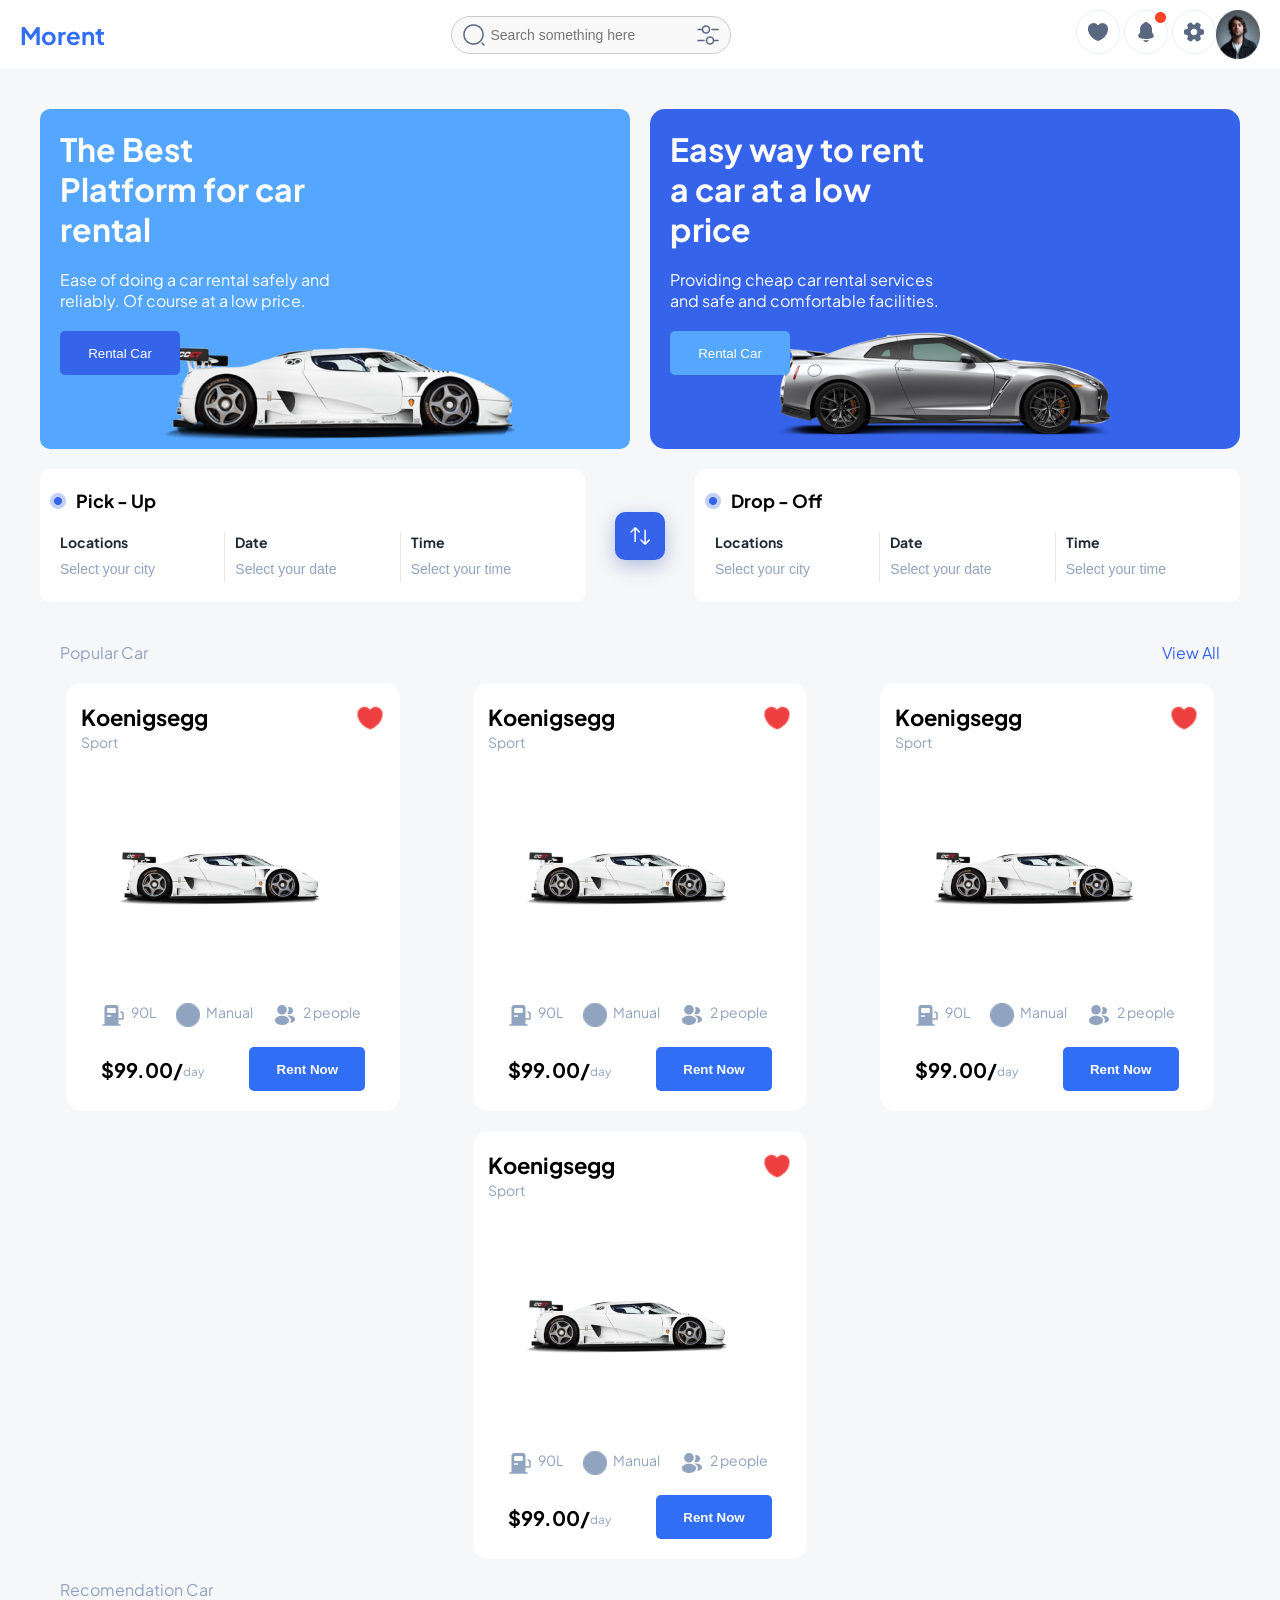
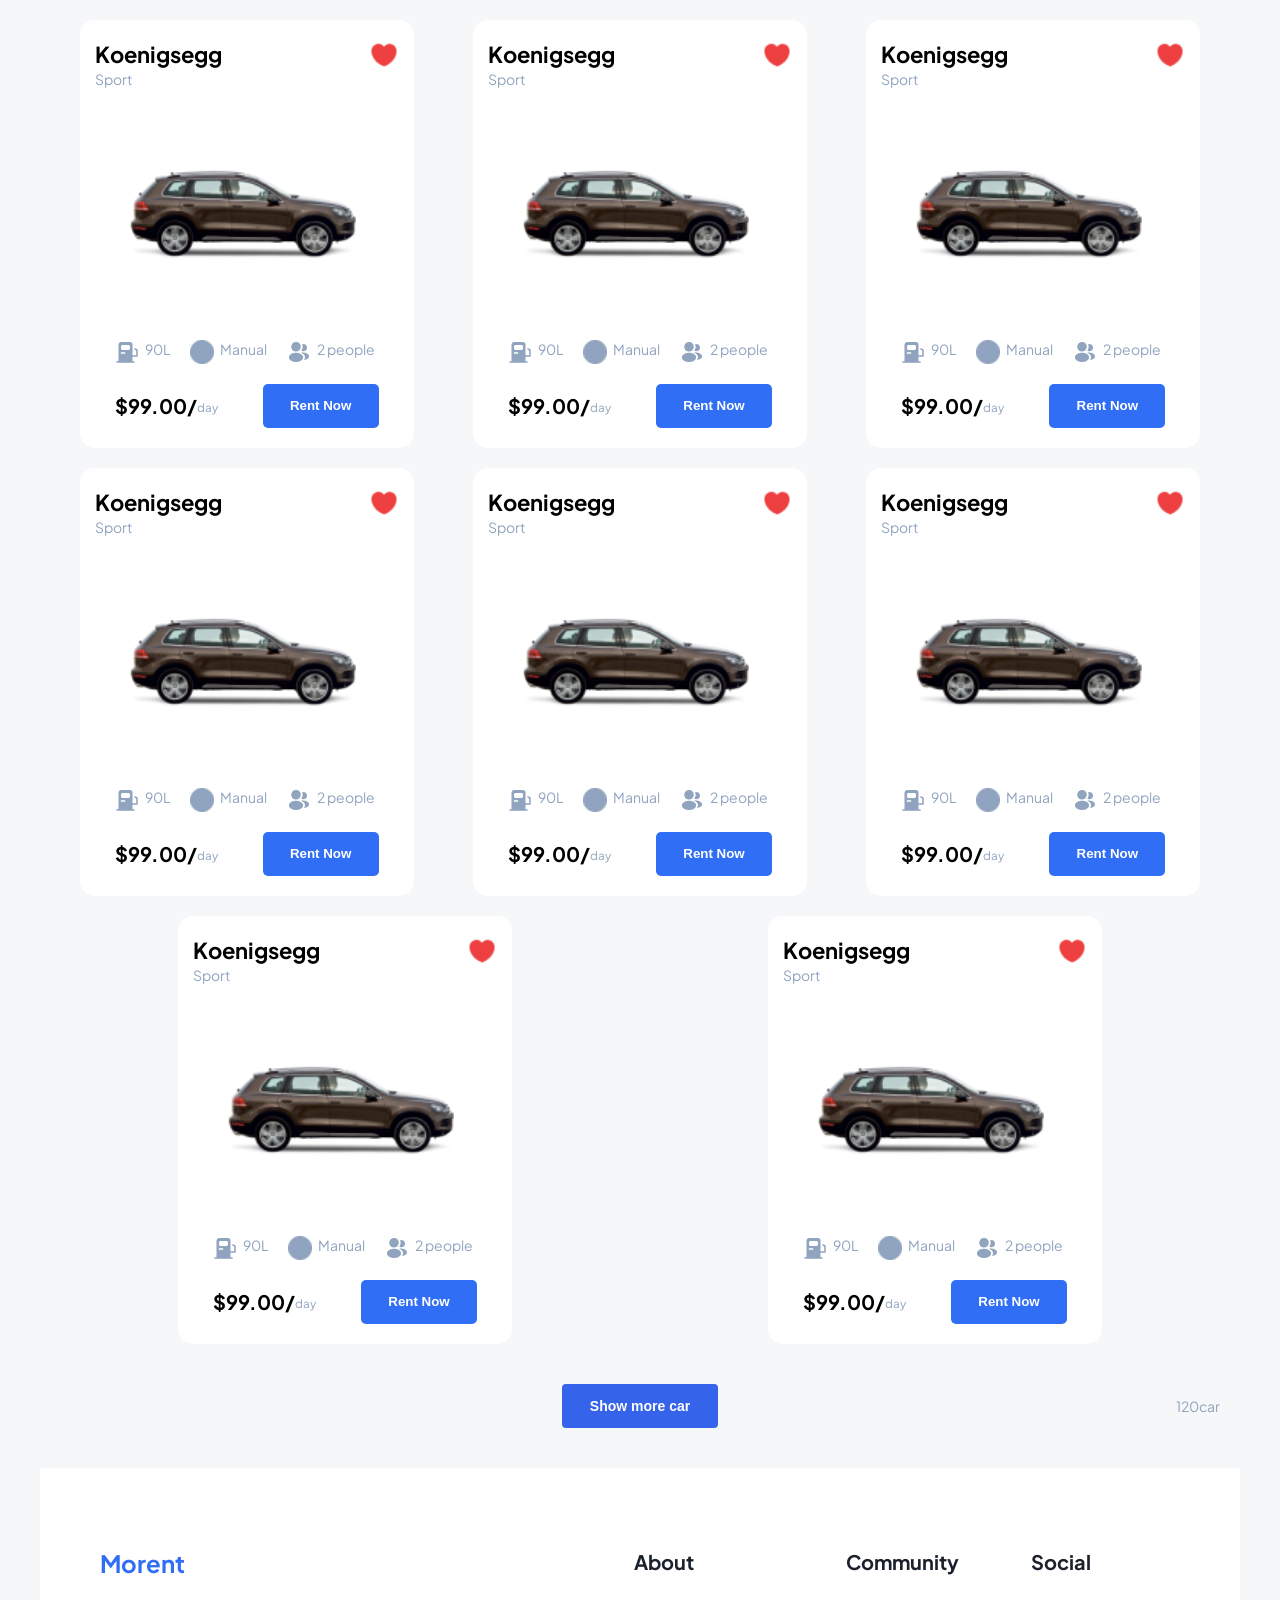
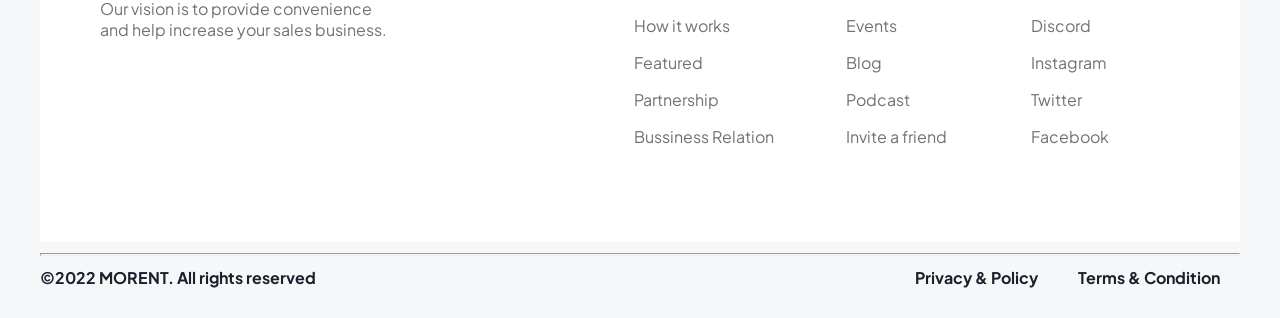
==== commit a2652fd1: "Recommendation cars done" ====
--- a/index.html
+++ b/index.html
@@ -131,15 +131,15 @@
 
                 <div>
                     <div class="car-info">
-                        <div class="gasstation">
-                            <img src="img/gas-station.png" alt="gas-station-image">
-                        <p>90L</p>
-                        </div>
-                        <div class="manual">
-                            <img src="img/Circle 4.png" alt="Manual"></img>
-                        <p>Manual</p>
-                        </div>
-                        <div class="people">
+                        <div class="gasstation1">
+                            <img src="img/gas-station.png" alt="gas-station-image">
+                        <p>90L</p>
+                        </div>
+                        <div class="manual1">
+                            <img src="img/Circle 4.png" alt="Manual"></img>
+                        <p>Manual</p>
+                        </div>
+                        <div class="people1">
                             <img src="/img/profile-2user.png" alt="PROFILE-IMAGE">
                         <p> 2 people</p>
                         </div>
@@ -167,15 +167,15 @@
 
                 <div>
                     <div class="car-info">
-                        <div class="gasstation">
-                            <img src="img/gas-station.png" alt="gas-station-image">
-                        <p>90L</p>
-                        </div>
-                        <div class="manual">
-                            <img src="img/Circle 4.png" alt="Manual"></img>
-                        <p>Manual</p>
-                        </div>
-                        <div class="people">
+                        <div class="gasstation1">
+                            <img src="img/gas-station.png" alt="gas-station-image">
+                        <p>90L</p>
+                        </div>
+                        <div class="manual1">
+                            <img src="img/Circle 4.png" alt="Manual"></img>
+                        <p>Manual</p>
+                        </div>
+                        <div class="people1">
                             <img src="/img/profile-2user.png" alt="PROFILE-IMAGE">
                         <p> 2 people</p>
                         </div>
@@ -203,15 +203,15 @@
 
                 <div>
                     <div class="car-info">
-                        <div class="gasstation">
-                            <img src="img/gas-station.png" alt="gas-station-image">
-                        <p>90L</p>
-                        </div>
-                        <div class="manual">
-                            <img src="img/Circle 4.png" alt="Manual"></img>
-                        <p>Manual</p>
-                        </div>
-                        <div class="people">
+                        <div class="gasstation1">
+                            <img src="img/gas-station.png" alt="gas-station-image">
+                        <p>90L</p>
+                        </div>
+                        <div class="manual1">
+                            <img src="img/Circle 4.png" alt="Manual"></img>
+                        <p>Manual</p>
+                        </div>
+                        <div class="people1">
                             <img src="/img/profile-2user.png" alt="PROFILE-IMAGE">
                         <p> 2 people</p>
                         </div>
@@ -239,29 +239,28 @@
 
                 <div>
                     <div class="car-info">
-                        <div class="gasstation">
-                            <img src="img/gas-station.png" alt="gas-station-image">
-                        <p>90L</p>
-                        </div>
-                        <div class="manual">
-                            <img src="img/Circle 4.png" alt="Manual"></img>
-                        <p>Manual</p>
-                        </div>
-                        <div class="people">
-                            <img src="/img/profile-2user.png" alt="PROFILE-IMAGE">
-                        <p> 2 people</p>
-                        </div>
-                    </div>
-                    <div id="car-price">
-                        <div style="display: flex; ">
-                            <p style="font-weight: bold; font-size: 20px;">$99.00/</p>
-                            <p style="color: #90A3BF; font-size: 14px;"><sub>day</sub></p>
-                        </div>
-                        <button class="rent-button">Rent Now</button>
-                    </div>
-                </div>
-            </div>
-            
+                        <div class="gasstation1">
+                            <img src="img/gas-station.png" alt="gas-station-image">
+                        <p>90L</p>
+                        </div>
+                        <div class="manual1">
+                            <img src="img/Circle 4.png" alt="Manual"></img>
+                        <p>Manual</p>
+                        </div>
+                        <div class="people1">
+                            <img src="/img/profile-2user.png" alt="PROFILE-IMAGE">
+                        <p> 2 people</p>
+                        </div>
+                    </div>
+                    <div id="car-price">
+                        <div style="display: flex; ">
+                            <p style="font-weight: bold; font-size: 20px;">$99.00/</p>
+                            <p style="color: #90A3BF; font-size: 14px;"><sub>day</sub></p>
+                        </div>
+                        <button class="rent-button">Rent Now</button>
+                    </div>
+                </div>
+            </div>
         </div>
 
         <div class="popular-car-heading">
@@ -299,15 +298,15 @@
                     </div>
                     <div>
                     <div class="car-info">
-                        <div class="gasstation">
-                            <img src="img/gas-station.png" alt="gas-station-image">
-                        <p>90L</p>
-                        </div>
-                        <div class="manual">
-                            <img src="img/Circle 4.png" alt="Manual"></img>
-                        <p>Manual</p>
-                        </div>
-                        <div class="people">
+                        <div class="gasstation1">
+                            <img src="img/gas-station.png" alt="gas-station-image">
+                        <p>90L</p>
+                        </div>
+                        <div class="manual1">
+                            <img src="img/Circle 4.png" alt="Manual"></img>
+                        <p>Manual</p>
+                        </div>
+                        <div class="people1">
                             <img src="/img/profile-2user.png" alt="PROFILE-IMAGE">
                         <p> 2 people</p>
                         </div>
@@ -352,15 +351,15 @@
                     </div>
                     <div>
                     <div class="car-info">
-                        <div class="gasstation">
-                            <img src="img/gas-station.png" alt="gas-station-image">
-                        <p>90L</p>
-                        </div>
-                        <div class="manual">
-                            <img src="img/Circle 4.png" alt="Manual"></img>
-                        <p>Manual</p>
-                        </div>
-                        <div class="people">
+                        <div class="gasstation1">
+                            <img src="img/gas-station.png" alt="gas-station-image">
+                        <p>90L</p>
+                        </div>
+                        <div class="manual1">
+                            <img src="img/Circle 4.png" alt="Manual"></img>
+                        <p>Manual</p>
+                        </div>
+                        <div class="people1">
                             <img src="/img/profile-2user.png" alt="PROFILE-IMAGE">
                         <p> 2 people</p>
                         </div>
@@ -405,15 +404,15 @@
                     </div>
                     <div>
                     <div class="car-info">
-                        <div class="gasstation">
-                            <img src="img/gas-station.png" alt="gas-station-image">
-                        <p>90L</p>
-                        </div>
-                        <div class="manual">
-                            <img src="img/Circle 4.png" alt="Manual"></img>
-                        <p>Manual</p>
-                        </div>
-                        <div class="people">
+                        <div class="gasstation1">
+                            <img src="img/gas-station.png" alt="gas-station-image">
+                        <p>90L</p>
+                        </div>
+                        <div class="manual1">
+                            <img src="img/Circle 4.png" alt="Manual"></img>
+                        <p>Manual</p>
+                        </div>
+                        <div class="people1">
                             <img src="/img/profile-2user.png" alt="PROFILE-IMAGE">
                         <p> 2 people</p>
                         </div>
@@ -458,15 +457,15 @@
                     </div>
                     <div>
                     <div class="car-info">
-                        <div class="gasstation">
-                            <img src="img/gas-station.png" alt="gas-station-image">
-                        <p>90L</p>
-                        </div>
-                        <div class="manual">
-                            <img src="img/Circle 4.png" alt="Manual"></img>
-                        <p>Manual</p>
-                        </div>
-                        <div class="people">
+                        <div class="gasstation1">
+                            <img src="img/gas-station.png" alt="gas-station-image">
+                        <p>90L</p>
+                        </div>
+                        <div class="manual1">
+                            <img src="img/Circle 4.png" alt="Manual"></img>
+                        <p>Manual</p>
+                        </div>
+                        <div class="people1">
                             <img src="/img/profile-2user.png" alt="PROFILE-IMAGE">
                         <p> 2 people</p>
                         </div>
@@ -511,15 +510,174 @@
                     </div>
                     <div>
                     <div class="car-info">
-                        <div class="gasstation">
-                            <img src="img/gas-station.png" alt="gas-station-image">
-                        <p>90L</p>
-                        </div>
-                        <div class="manual">
-                            <img src="img/Circle 4.png" alt="Manual"></img>
-                        <p>Manual</p>
-                        </div>
-                        <div class="people">
+                        <div class="gasstation1">
+                            <img src="img/gas-station.png" alt="gas-station-image">
+                        <p>90L</p>
+                        </div>
+                        <div class="manual1">
+                            <img src="img/Circle 4.png" alt="Manual"></img>
+                        <p>Manual</p>
+                        </div>
+                        <div class="people1">
+                            <img src="/img/profile-2user.png" alt="PROFILE-IMAGE">
+                        <p> 2 people</p>
+                        </div>
+                    </div>
+                <!-- ----------- -->
+                    <div id="car-price">
+                        <div style="display: flex; ">
+                            <p style="font-weight: bold; font-size: 20px;">$99.00/</p>
+                            <p style="color: #90A3BF; font-size: 14px;"><sub>day</sub></p>
+                        </div>
+                        <button class="rent-button">Rent Now</button>
+                    </div>
+                </div>
+            </div>
+            <div class="car-card">
+                <div>
+                    <div id="car-name">
+                        Koenigsegg
+                        <img src= "/img/Like .png" alt="favourite">
+                    </div>
+                    <div id="car-type">
+                        Sport
+                    </div>
+                </div>
+                <!-- ------ -->
+                    <div class="car-info-image-desc">
+                        <img src="/img/CR - V-car.png" alt="Koenigsegg car image">
+                        <div class="car-info-recommend">
+                            <div class="gasstation">
+                                <img src="img/gas-station.png" alt="gas-station-image">
+                            <p>90L</p>
+                            </div>
+                            <div class="manual">
+                                <img src="img/Circle 4.png" alt="Manual"></img>
+                            <p>Manual</p>
+                            </div>
+                            <div class="people">
+                                <img src="/img/profile-2user.png" alt="PROFILE-IMAGE">
+                            <p> 2 people</p>
+                            </div>
+                        </div>
+                    </div>
+                    <div>
+                    <div class="car-info">
+                        <div class="gasstation1">
+                            <img src="img/gas-station.png" alt="gas-station-image">
+                        <p>90L</p>
+                        </div>
+                        <div class="manual1">
+                            <img src="img/Circle 4.png" alt="Manual"></img>
+                        <p>Manual</p>
+                        </div>
+                        <div class="people1">
+                            <img src="/img/profile-2user.png" alt="PROFILE-IMAGE">
+                        <p> 2 people</p>
+                        </div>
+                    </div>
+                <!-- ----------- -->
+                    <div id="car-price">
+                        <div style="display: flex; ">
+                            <p style="font-weight: bold; font-size: 20px;">$99.00/</p>
+                            <p style="color: #90A3BF; font-size: 14px;"><sub>day</sub></p>
+                        </div>
+                        <button class="rent-button">Rent Now</button>
+                    </div>
+                </div>
+            </div>
+            <div class="car-card">
+                <div>
+                    <div id="car-name">
+                        Koenigsegg
+                        <img src= "/img/Like .png" alt="favourite">
+                    </div>
+                    <div id="car-type">
+                        Sport
+                    </div>
+                </div>
+                <!-- ------ -->
+                    <div class="car-info-image-desc">
+                        <img src="/img/CR - V-car.png" alt="Koenigsegg car image">
+                        <div class="car-info-recommend">
+                            <div class="gasstation">
+                                <img src="img/gas-station.png" alt="gas-station-image">
+                            <p>90L</p>
+                            </div>
+                            <div class="manual">
+                                <img src="img/Circle 4.png" alt="Manual"></img>
+                            <p>Manual</p>
+                            </div>
+                            <div class="people">
+                                <img src="/img/profile-2user.png" alt="PROFILE-IMAGE">
+                            <p> 2 people</p>
+                            </div>
+                        </div>
+                    </div>
+                    <div>
+                    <div class="car-info">
+                        <div class="gasstation1">
+                            <img src="img/gas-station.png" alt="gas-station-image">
+                        <p>90L</p>
+                        </div>
+                        <div class="manual1">
+                            <img src="img/Circle 4.png" alt="Manual"></img>
+                        <p>Manual</p>
+                        </div>
+                        <div class="people1">
+                            <img src="/img/profile-2user.png" alt="PROFILE-IMAGE">
+                        <p> 2 people</p>
+                        </div>
+                    </div>
+                <!-- ----------- -->
+                    <div id="car-price">
+                        <div style="display: flex; ">
+                            <p style="font-weight: bold; font-size: 20px;">$99.00/</p>
+                            <p style="color: #90A3BF; font-size: 14px;"><sub>day</sub></p>
+                        </div>
+                        <button class="rent-button">Rent Now</button>
+                    </div>
+                </div>
+            </div>
+            <div class="car-card">
+                <div>
+                    <div id="car-name">
+                        Koenigsegg
+                        <img src= "/img/Like .png" alt="favourite">
+                    </div>
+                    <div id="car-type">
+                        Sport
+                    </div>
+                </div>
+                <!-- ------ -->
+                    <div class="car-info-image-desc">
+                        <img src="/img/CR - V-car.png" alt="Koenigsegg car image">
+                        <div class="car-info-recommend">
+                            <div class="gasstation">
+                                <img src="img/gas-station.png" alt="gas-station-image">
+                            <p>90L</p>
+                            </div>
+                            <div class="manual">
+                                <img src="img/Circle 4.png" alt="Manual"></img>
+                            <p>Manual</p>
+                            </div>
+                            <div class="people">
+                                <img src="/img/profile-2user.png" alt="PROFILE-IMAGE">
+                            <p> 2 people</p>
+                            </div>
+                        </div>
+                    </div>
+                    <div>
+                    <div class="car-info">
+                        <div class="gasstation1">
+                            <img src="img/gas-station.png" alt="gas-station-image">
+                        <p>90L</p>
+                        </div>
+                        <div class="manual1">
+                            <img src="img/Circle 4.png" alt="Manual"></img>
+                        <p>Manual</p>
+                        </div>
+                        <div class="people1">
                             <img src="/img/profile-2user.png" alt="PROFILE-IMAGE">
                         <p> 2 people</p>
                         </div>
--- a/style.css
+++ b/style.css
@@ -282,6 +282,7 @@
 .car-info-image-desc{
   display: flex;
   align-items: end;
+  justify-content: space-around;
 }
 .car-info {
   font-size: 14px;
@@ -298,7 +299,7 @@
 p{
   margin: 0;
 }
-.car-info .gasstation,.manual,.people{
+.car-info .gasstation1,.manual1,.people1{
   display: flex;
   text-align: center;
   gap:6px;
--- a/media-queries.css
+++ b/media-queries.css
@@ -65,4 +65,8 @@
     .search-bar-mobile{
         display: none;
     }
+
+    .car-info-recommend .gasstation,.manual,.people {
+        display: none;
+    }
 }
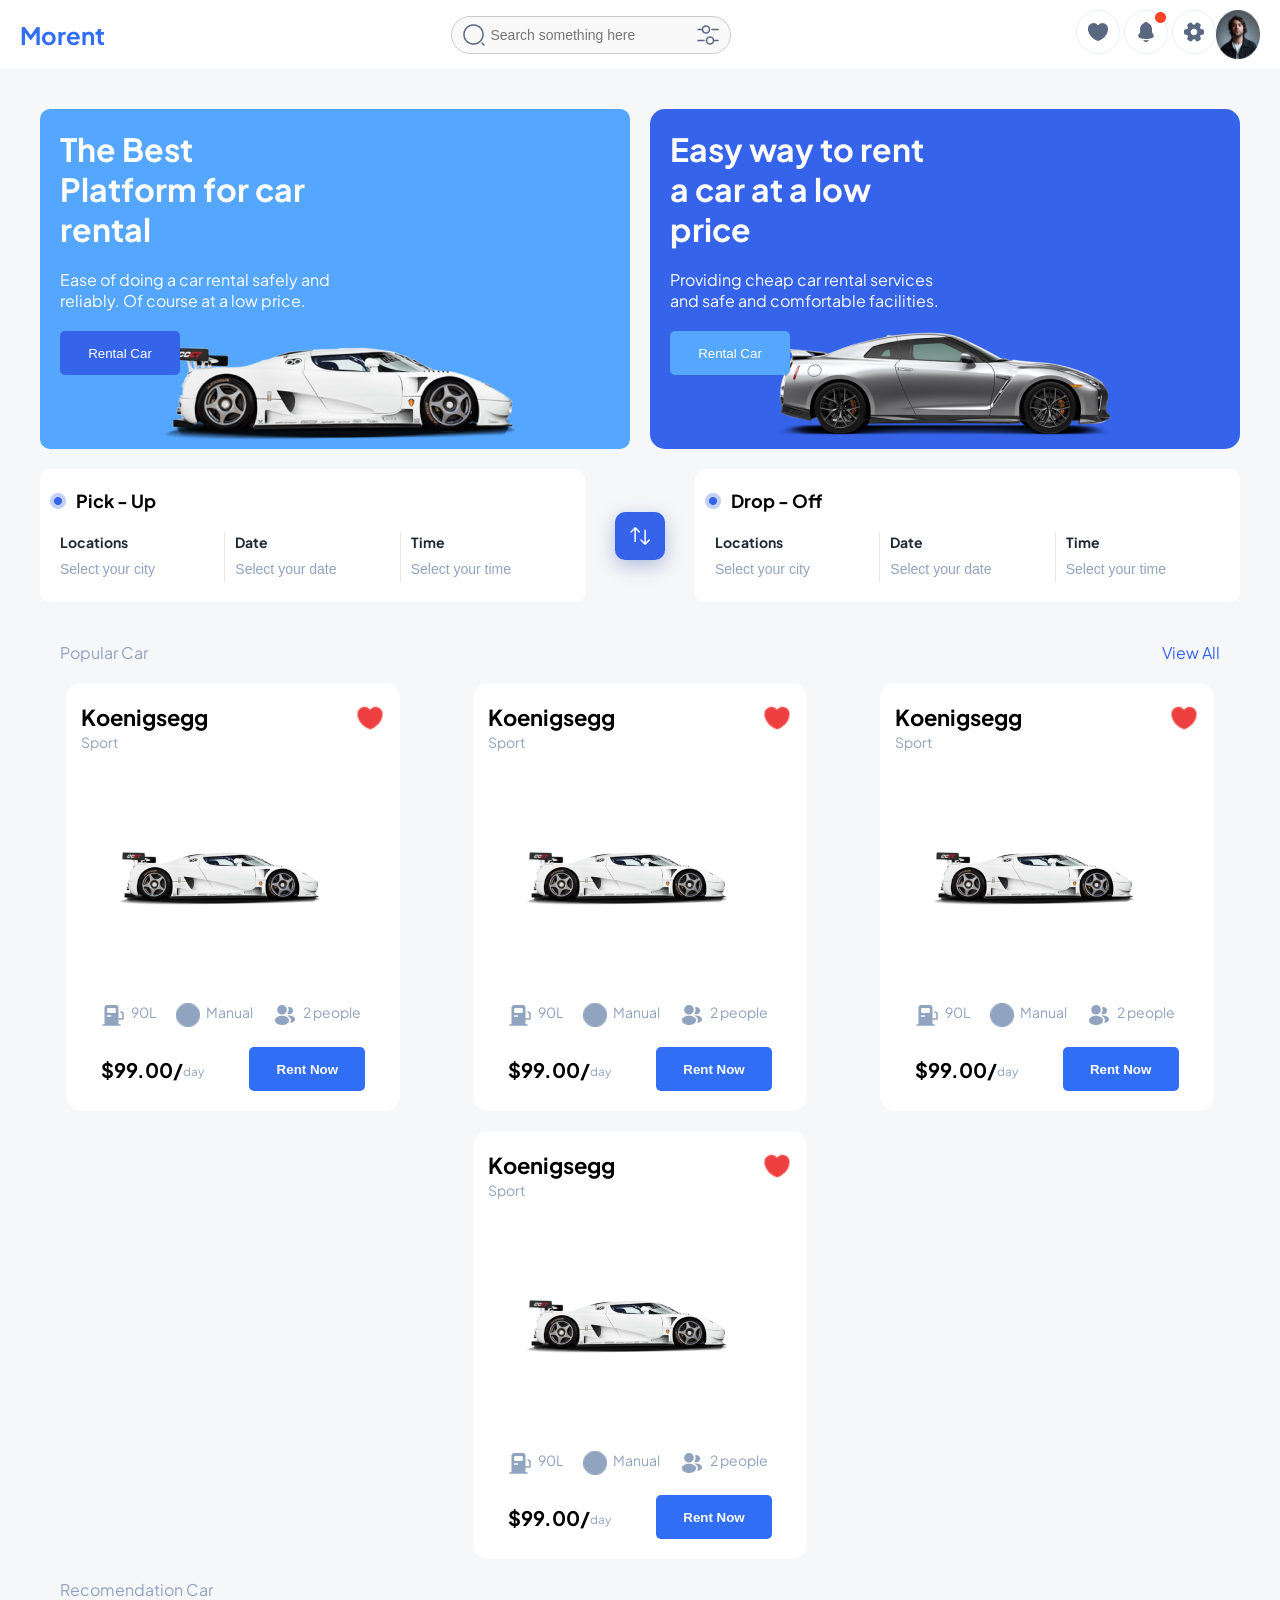
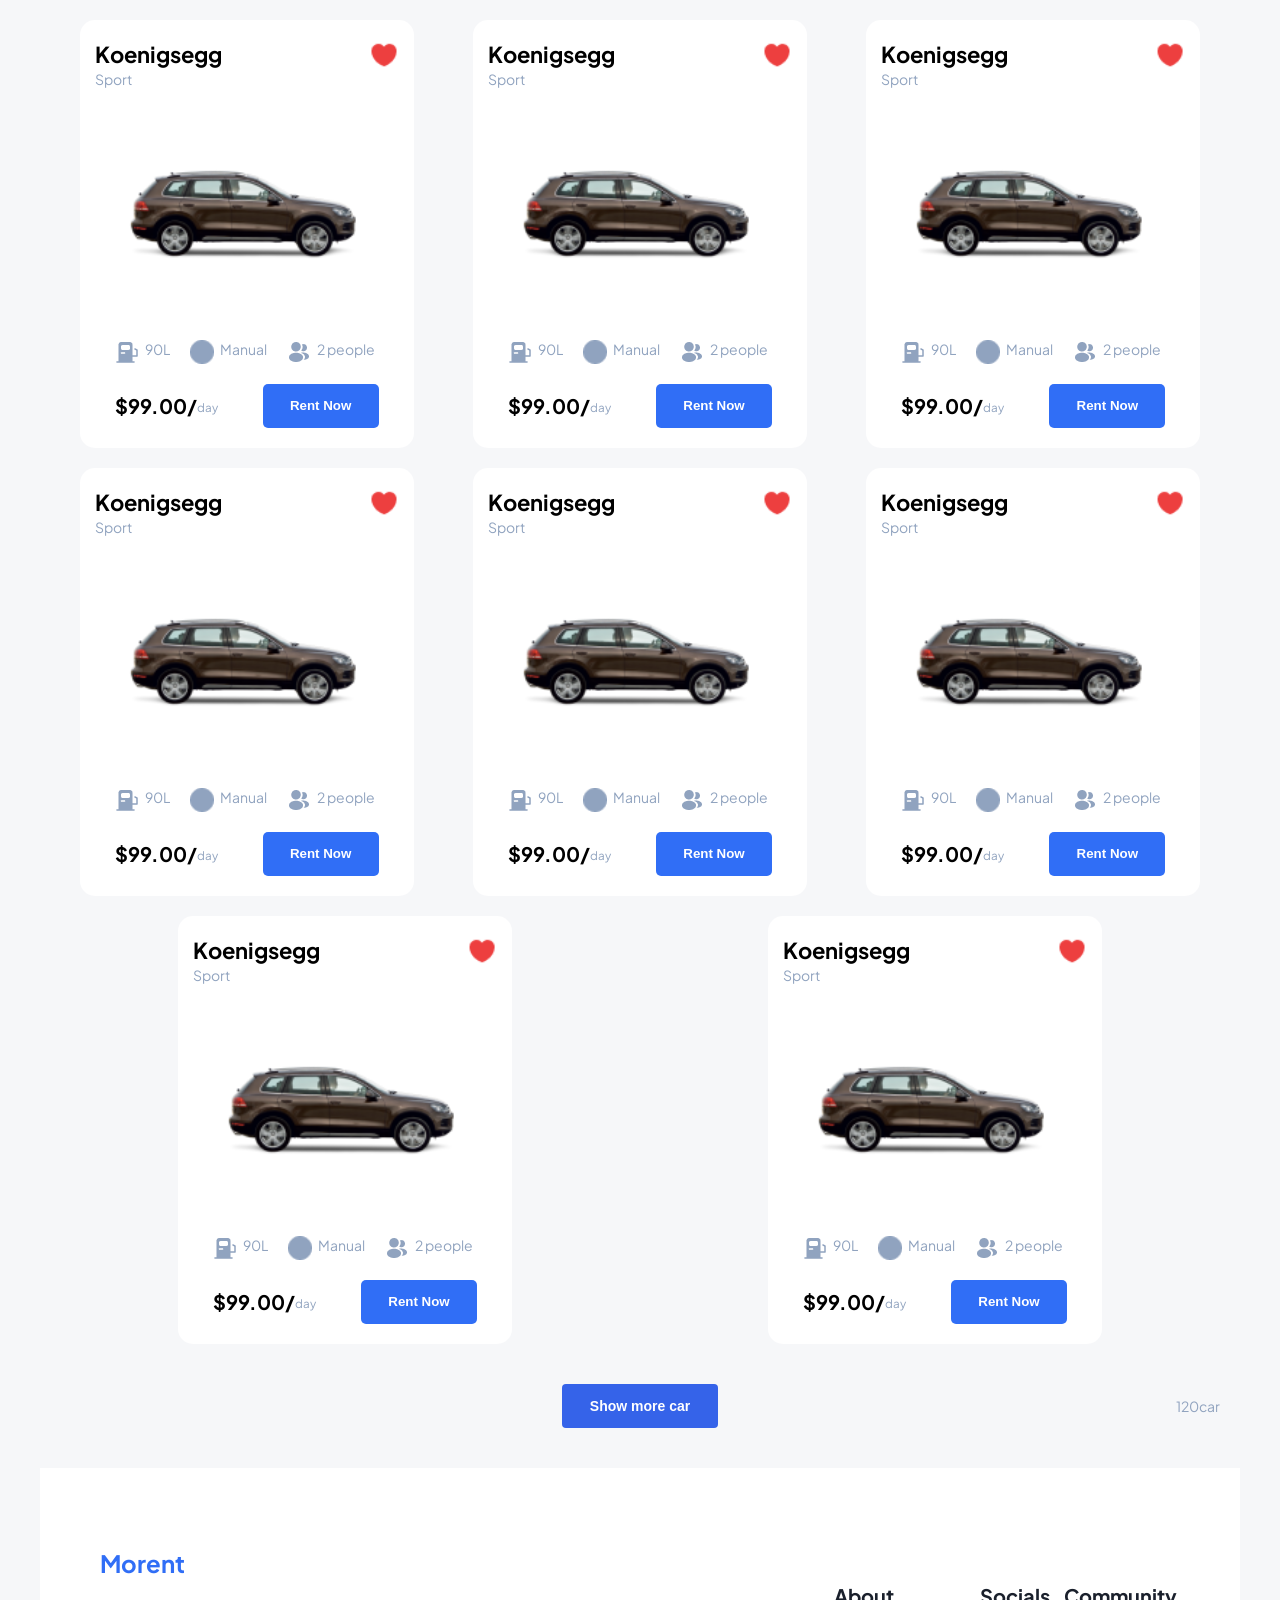
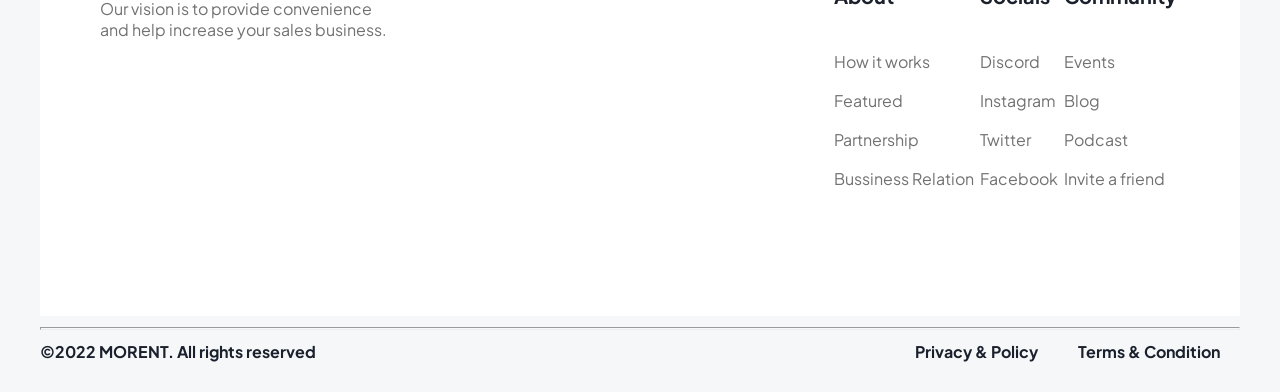
==== commit b7a9f1f8: "The mobile design is done" ====
--- a/index.html
+++ b/index.html
@@ -712,46 +712,93 @@
                     <p>Our vision is to provide convenience <br> and help increase your sales business.</p>
                 </div>
             </div>
-
-            <table id="footer-table">
-                <tr>
-                    <tr>
-                        <th>About</th>
-                        <th>Community</th>
-                        <th>Social</th>
-                    </tr>
-                    <tr>
-                        <td>How it works</td>
-                        <td>Events</td>
-                        <td>Discord</td>
-                    </tr>
-                    <tr>
-                        <td>Featured</td>
-                        <td>Blog</td>
-                        <td>Instagram</td>
-                    </tr>
-                    <tr>
-                        <td>Partnership</td>
-                        <td>Podcast</td>
-                        <td>Twitter</td>
-                    </tr>
-                    <tr>
-                        <td>Bussiness Relation</td>
-                        <td>Invite a friend</td>
-                        <td>Facebook</td>
-                    </tr>
-                </tr>
-            </table>
+            <!-- ---------- -->
+            <div class="table-container">
+                <div>
+                    <table id="about-col">
+                        <tr>
+                            <tr>
+                                <th>About</th>
+                            </tr>
+                            <tr>
+                                <td>How it works</td>
+                            </tr>
+                            <tr>
+                                <td>Featured</td>
+                            </tr>
+                            <tr>
+                                <td>Partnership</td>
+                            </tr>
+                            <tr>
+                                <td>Bussiness Relation</td>
+                            </tr>
+                        </tr>
+                    </table>
+                </div>
+
+                <div>
+                    <table id="about-col">
+                        <tr>
+                            <tr>
+                                <th>Socials</th>
+                            </tr>
+                            <tr>
+                                <td>Discord</td>
+                            </tr>
+                            <tr>
+                                <td>Instagram</td>
+                            </tr>
+                            <tr>
+                                <td>Twitter</td>
+                            </tr>
+                            <tr>
+                                <td>Facebook</td>
+                            </tr>
+                        </tr>
+                    </table>
+                </div>
+
+                <div>
+                    <table id="about-col">
+                        <tr>
+                            <tr>
+                                <th>Community</th>
+                            </tr>
+                            <tr>
+                                <td>Events</td>
+                            </tr>
+                            <tr>
+                                <td>Blog</td>
+                            </tr>
+                            <tr>
+                                <td>Podcast</td>
+                            </tr>
+                            <tr>
+                                <td>Invite a friend</td>
+                            </tr>
+                        </tr>
+                    </table>
+                </div>
+            </div>
+            <!-- ------------- -->
+            
         </div>
         <hr style="color: #13131329; height: 1px;">
 
-        <div class="bottom-fotter">
+        <div class="bottom-fotter1">
             <p>©2022 MORENT. All rights reserved</p>
             <div id="bottom-rights">
                 <p>Privacy & Policy</p>
                 <p>Terms & Condition</p>
             </div>
         </div>
+        <div class="bottom-fotter2">
+            <div id="bottom-rights">
+                <p>Privacy & Policy</p>
+                <p>Terms & Condition</p>
+            </div>
+            <p>©2022 MORENT. All rights reserved</p>
+        </div>
         <!-- ------------ -->
     </div>
 </body>
--- a/style.css
+++ b/style.css
@@ -357,7 +357,6 @@
 
 .footer{
   background-color: white;
-  margin: 0;
   padding: 80px 60px;
   display: flex;
   justify-content: space-between;
@@ -376,39 +375,58 @@
 .footer #footer-table{
   border-spacing: 70px 0px;
   border-collapse: separate;
-  /* border: 1px solid; */
-}
-
-.footer #footer-table th{
+}
+
+.footer .table-container #about-col th{
   font-size: 20px;
   padding-bottom: 40px;
   font-weight: bold;
   color: #1A202C;
 }
 
-.footer #footer-table td{
+.footer .table-container #about-col td{
   font-size: 16px;
   color: #13131399;
   padding-bottom: 15px;
 }
 
-.bottom-fotter{
-  justify-content: space-between;
-  display: flex;
-  font-weight: bold;
-}
-
-.bottom-fotter p{
+.bottom-fotter1{
+  justify-content: space-between;
+  display: flex;
+  font-weight: bold;
+}
+
+.bottom-fotter1,.bottom-fotter2 p{
   font-size: 16px;
   color: #1A202C;
 }
 
-.bottom-fotter #bottom-rights{
-  display: flex;
-}
-
-.bottom-fotter #bottom-rights p{
+.bottom-fotter1 #bottom-rights{
+  display: flex;
+}
+
+.bottom-fotter1 #bottom-rights p{
   font-size: 16px;
   color: #1A202C;
   padding: 0px 20px 0px 20px;
+}
+
+.bottom-fotter2{
+  font-weight: bold;
+}
+
+.bottom-fotter2 #bottom-rights{
+  display: flex;
+  justify-content: space-between;
+  margin-bottom: 20px;
+}
+
+.footer .table-container{
+  display: flex;
+  flex-wrap: wrap;
+  justify-content: space-between;
+}
+
+.table-container #about-col {
+  margin: 30px 0px;
 }
--- a/media-queries.css
+++ b/media-queries.css
@@ -1,4 +1,4 @@
-@media screen and (max-width: 650px) {
+@media screen and (max-width: 921px) {
     .navbar{
         padding: 10px;
     }
@@ -59,14 +59,37 @@
     .car-info-recommend .gasstation,.manual,.people {
         display: flex;
     }
+
+    .footer {
+        display: block;
+        background-color: transparent;
+        padding: 80px 10px;
+    }
+
+    /* .footer #footer-table{
+        margin-top: 40px;
+        border-spacing: 20px;
+        overflow-wrap: anywhere;
+        
+    }
+      */
+
+    .bottom-fotter1{
+        display: none;
+    } 
+
+    
 }
 
 @media screen and (min-width: 651px) {
     .search-bar-mobile{
         display: none;
     }
-
+    
     .car-info-recommend .gasstation,.manual,.people {
         display: none;
     }
+    .bottom-fotter2{
+        display: none;
+    }
 }
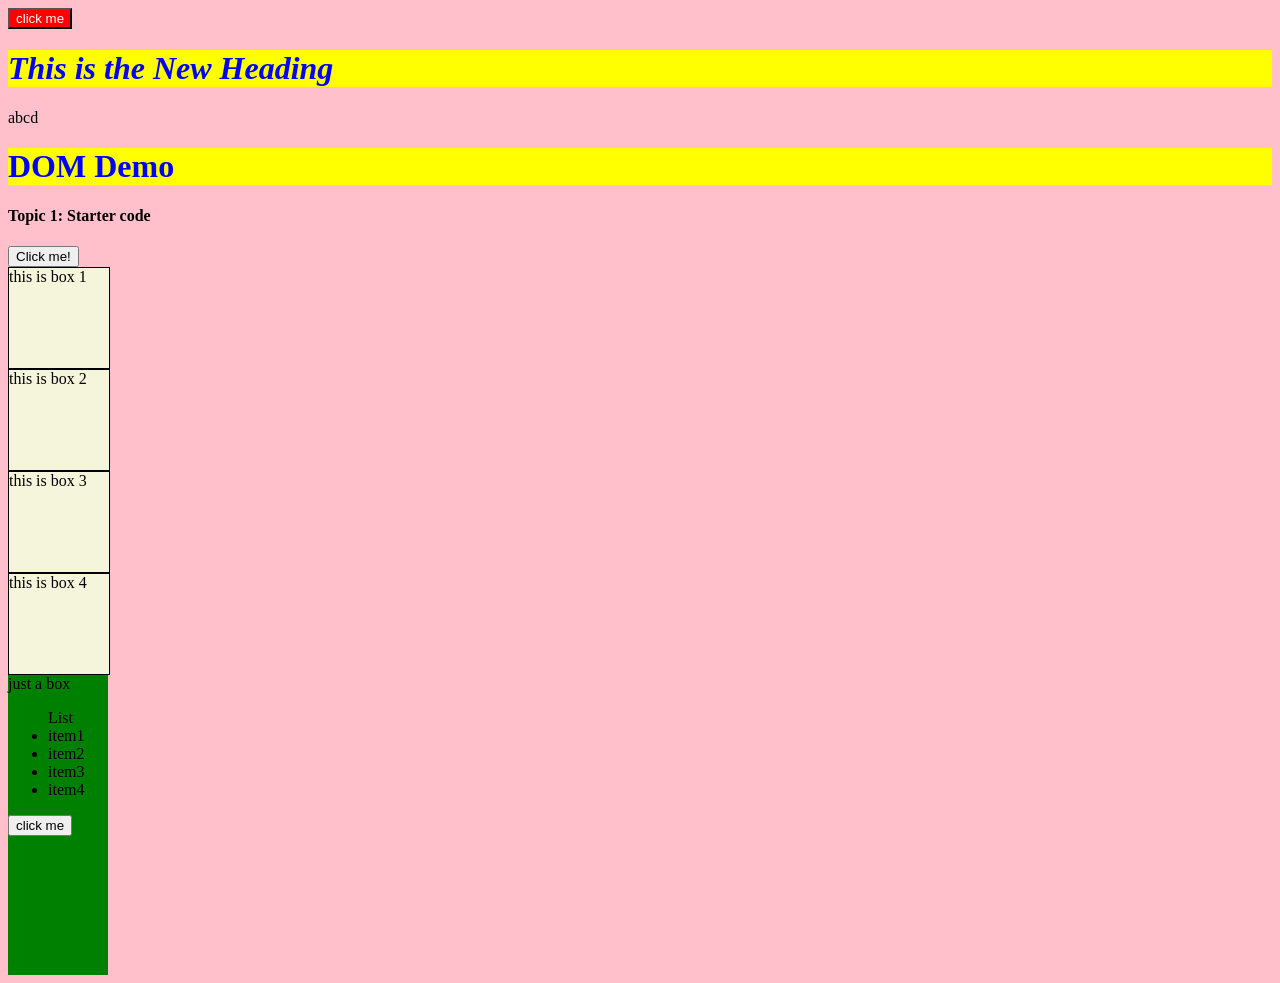
==== commit 566508a4: "First commit" ====
--- a/index.html
+++ b/index.html
@@ -3,803 +3,33 @@
 <head>
     <meta charset="UTF-8">
     <meta name="viewport" content="width=device-width, initial-scale=1.0">
-    <link href='https://fonts.googleapis.com/css?family=Plus Jakarta Sans' rel='stylesheet'>
+    <title>Document</title>
     <link rel="stylesheet" href="style.css">
-    <link rel="stylesheet" href="media-queries.css">
-
-    <title>Morent</title>
 </head>
 <body>
-    <nav class="navbar-top">
-        <div class="navbar" style="display: flex;">
-        <div class="logo">Morent</div>
-        <div class="search-bar">
-            
-            <img  src="img/search-normal.png" alt="filter">
-            <input type="text" placeholder="Search something here">   
-            <img  src="img/filter.png" alt="filter">
-        </div>
+    <div>abcd</div>
+    <h1 class="heading">DOM Demo</h1>
+    <h4 class="heading">Topic 1: Starter code</h4>
+    <!-- <p class="heading">Lets learn the dom</p> -->
 
-        <div class="menu">
-            <div class = " menuItems">
-            <img src="img/Like.png" alt="filter">
-            <img src="img/Notification.png" alt="filter">
-            <img src="img/Settings.png" alt="filter">
-        </div>
-            <img src="img/Profil.png" alt="filter">
-        </div>
-        </div>
-        <div class="search-bar-mobile">
-            <div style="display: flex; align-items: center;" >
-                <img  src="img/search-normal.png" alt="filter">
-                <input type="text" placeholder="Search something here">   
-            </div>
-            <img id="img1" src="img/filter.png" alt="filter">
-        </div>
-    </nav>
+    <button>Click me!</button>
 
-    <div class="main">
-        <div class="ads">
-            <div class="ads1">
-                <p class="font1">The Best Platform for car rental</p>
-                <p class="font2">Ease of doing a car rental safely and reliably. Of course at a low price.</p>
-                <button class="ads-button">Rental Car</button>
-            </div>
-            <div class="ads2">
-                <p class="font1">Easy way to rent a car at a low price</p>
-                <p class="font2">Providing cheap car rental services and safe and comfortable facilities.</p>
-                <button class="ads-button">Rental Car</button>
-            </div>
-        </div>
-        <div class="pick-up">
+    <div class="box">box1</div>
+    <div class="box">box2</div>
+    <div class="box">box3</div>
+    <div class="box">box4</div>
 
-            <div class="pick-up-container">
-                <div class="pick-up-header">
-                  <img src="img/mark.png" alt="location mark"> Pick - Up
-                </div>
-                <div class="pick-up-options">
-                  <div class="option">
-                    <label>Locations</label>
-                    <select>
-                      <option>Select your city</option>
-                    </select>
-                  </div>
-                  <div class="divider"></div>
-                  <div class="option">
-                    <label>Date</label>
-                    <select>
-                      <option>Select your date</option>
-                    </select>
-                  </div>
-                  <div class="divider"></div>
-                  <div class="option">
-                    <label>Time</label>
-                    <select>
-                      <option>Select your time</option>
-                    </select>
-                  </div>
-                </div>
-              </div>
+    <p class="para">Lorem ipsum dolor sit amet consectetur adipisicing elit. Dolorum reprehenderit iusto iste necessitatibus alias aliquam aspernatur laudantium quaerat atque officia officiis nihil, fuga ipsum quis blanditiis tempora debitis, optio sunt?</p>
 
-              <div class="swap-button"><img id="swap-img" src="img/Swap.png"><img></div>
-            <div class="pick-up-container">
-                <div class="pick-up-header">
-                    <img src="img/mark.png" alt="location mark"> Drop - Off
-                </div>
-                <div class="pick-up-options">
-                  <div class="option">
-                    <label>Locations</label>
-                    <select>
-                      <option>Select your city</option>
-                    </select>
-                  </div>
-                  <div class="divider"></div>
-                  <div class="option">
-                    <label>Date</label>
-                    <select>
-                      <option>Select your date</option>
-                    </select>
-                  </div>
-                  <div class="divider"></div>
-                  <div class="option">
-                    <label>Time</label>
-                    <select>
-                      <option>Select your time</option>
-                    </select>
-                  </div>
-                </div>
-              </div>
-        </div>
+    <div class="new-btn">just a box
+        <ul>List
+            <li>item1</li>
+            <li>item2</li>
+            <li>item3</li>
+            <li>item4</li>
+        </ul>
+    </div>
 
-        <div class="popular-car-heading">
-            <p>Popular Car</p>
-            <p id="view-all">View All</p>
-        </div>
-
-        <div class="popular-table">
-            <div class="car-card">
-                <div>
-                    <div id="car-name">
-                        Koenigsegg
-                        <img src= "/img/Like .png" alt="favourite">
-                    </div>
-                    <div id="car-type">
-                        Sport
-                    </div>
-                </div>
-                <img src="/img/ads1-car.png" alt="Koenigsegg car image">
-
-                <div>
-                    <div class="car-info">
-                        <div class="gasstation1">
-                            <img src="img/gas-station.png" alt="gas-station-image">
-                        <p>90L</p>
-                        </div>
-                        <div class="manual1">
-                            <img src="img/Circle 4.png" alt="Manual"></img>
-                        <p>Manual</p>
-                        </div>
-                        <div class="people1">
-                            <img src="/img/profile-2user.png" alt="PROFILE-IMAGE">
-                        <p> 2 people</p>
-                        </div>
-                    </div>
-                    <div id="car-price">
-                        <div style="display: flex; ">
-                            <p style="font-weight: bold; font-size: 20px;">$99.00/</p>
-                            <p style="color: #90A3BF; font-size: 14px;"><sub>day</sub></p>
-                        </div>
-                        <button class="rent-button">Rent Now</button>
-                    </div>
-                </div>
-            </div>
-            <div class="car-card">
-                <div>
-                    <div id="car-name">
-                        Koenigsegg
-                        <img src= "/img/Like .png" alt="favourite">
-                    </div>
-                    <div id="car-type">
-                        Sport
-                    </div>
-                </div>
-                <img src="/img/ads1-car.png" alt="Koenigsegg car image">
-
-                <div>
-                    <div class="car-info">
-                        <div class="gasstation1">
-                            <img src="img/gas-station.png" alt="gas-station-image">
-                        <p>90L</p>
-                        </div>
-                        <div class="manual1">
-                            <img src="img/Circle 4.png" alt="Manual"></img>
-                        <p>Manual</p>
-                        </div>
-                        <div class="people1">
-                            <img src="/img/profile-2user.png" alt="PROFILE-IMAGE">
-                        <p> 2 people</p>
-                        </div>
-                    </div>
-                    <div id="car-price">
-                        <div style="display: flex; ">
-                            <p style="font-weight: bold; font-size: 20px;">$99.00/</p>
-                            <p style="color: #90A3BF; font-size: 14px;"><sub>day</sub></p>
-                        </div>
-                        <button class="rent-button">Rent Now</button>
-                    </div>
-                </div>
-            </div>
-            <div class="car-card">
-                <div>
-                    <div id="car-name">
-                        Koenigsegg
-                        <img src= "/img/Like .png" alt="favourite">
-                    </div>
-                    <div id="car-type">
-                        Sport
-                    </div>
-                </div>
-                <img src="/img/ads1-car.png" alt="Koenigsegg car image">
-
-                <div>
-                    <div class="car-info">
-                        <div class="gasstation1">
-                            <img src="img/gas-station.png" alt="gas-station-image">
-                        <p>90L</p>
-                        </div>
-                        <div class="manual1">
-                            <img src="img/Circle 4.png" alt="Manual"></img>
-                        <p>Manual</p>
-                        </div>
-                        <div class="people1">
-                            <img src="/img/profile-2user.png" alt="PROFILE-IMAGE">
-                        <p> 2 people</p>
-                        </div>
-                    </div>
-                    <div id="car-price">
-                        <div style="display: flex; ">
-                            <p style="font-weight: bold; font-size: 20px;">$99.00/</p>
-                            <p style="color: #90A3BF; font-size: 14px;"><sub>day</sub></p>
-                        </div>
-                        <button class="rent-button">Rent Now</button>
-                    </div>
-                </div>
-            </div>
-            <div class="car-card">
-                <div>
-                    <div id="car-name">
-                        Koenigsegg
-                        <img src= "/img/Like .png" alt="favourite">
-                    </div>
-                    <div id="car-type">
-                        Sport
-                    </div>
-                </div>
-                <img src="/img/ads1-car.png" alt="Koenigsegg car image">
-
-                <div>
-                    <div class="car-info">
-                        <div class="gasstation1">
-                            <img src="img/gas-station.png" alt="gas-station-image">
-                        <p>90L</p>
-                        </div>
-                        <div class="manual1">
-                            <img src="img/Circle 4.png" alt="Manual"></img>
-                        <p>Manual</p>
-                        </div>
-                        <div class="people1">
-                            <img src="/img/profile-2user.png" alt="PROFILE-IMAGE">
-                        <p> 2 people</p>
-                        </div>
-                    </div>
-                    <div id="car-price">
-                        <div style="display: flex; ">
-                            <p style="font-weight: bold; font-size: 20px;">$99.00/</p>
-                            <p style="color: #90A3BF; font-size: 14px;"><sub>day</sub></p>
-                        </div>
-                        <button class="rent-button">Rent Now</button>
-                    </div>
-                </div>
-            </div>
-        </div>
-
-        <div class="popular-car-heading">
-            <p>Recomendation Car</p>
-        </div>
-
-        <div class="recommendation-table">
-            <div class="car-card">
-                <div>
-                    <div id="car-name">
-                        Koenigsegg
-                        <img src= "/img/Like .png" alt="favourite">
-                    </div>
-                    <div id="car-type">
-                        Sport
-                    </div>
-                </div>
-                <!-- ------ -->
-                    <div class="car-info-image-desc">
-                        <img src="/img/CR - V-car.png" alt="Koenigsegg car image">
-                        <div class="car-info-recommend">
-                            <div class="gasstation">
-                                <img src="img/gas-station.png" alt="gas-station-image">
-                            <p>90L</p>
-                            </div>
-                            <div class="manual">
-                                <img src="img/Circle 4.png" alt="Manual"></img>
-                            <p>Manual</p>
-                            </div>
-                            <div class="people">
-                                <img src="/img/profile-2user.png" alt="PROFILE-IMAGE">
-                            <p> 2 people</p>
-                            </div>
-                        </div>
-                    </div>
-                    <div>
-                    <div class="car-info">
-                        <div class="gasstation1">
-                            <img src="img/gas-station.png" alt="gas-station-image">
-                        <p>90L</p>
-                        </div>
-                        <div class="manual1">
-                            <img src="img/Circle 4.png" alt="Manual"></img>
-                        <p>Manual</p>
-                        </div>
-                        <div class="people1">
-                            <img src="/img/profile-2user.png" alt="PROFILE-IMAGE">
-                        <p> 2 people</p>
-                        </div>
-                    </div>
-                <!-- ----------- -->
-                    <div id="car-price">
-                        <div style="display: flex; ">
-                            <p style="font-weight: bold; font-size: 20px;">$99.00/</p>
-                            <p style="color: #90A3BF; font-size: 14px;"><sub>day</sub></p>
-                        </div>
-                        <button class="rent-button">Rent Now</button>
-                    </div>
-                </div>
-            </div>
-            <div class="car-card">
-                <div>
-                    <div id="car-name">
-                        Koenigsegg
-                        <img src= "/img/Like .png" alt="favourite">
-                    </div>
-                    <div id="car-type">
-                        Sport
-                    </div>
-                </div>
-                <!-- ------ -->
-                    <div class="car-info-image-desc">
-                        <img src="/img/CR - V-car.png" alt="Koenigsegg car image">
-                        <div class="car-info-recommend">
-                            <div class="gasstation">
-                                <img src="img/gas-station.png" alt="gas-station-image">
-                            <p>90L</p>
-                            </div>
-                            <div class="manual">
-                                <img src="img/Circle 4.png" alt="Manual"></img>
-                            <p>Manual</p>
-                            </div>
-                            <div class="people">
-                                <img src="/img/profile-2user.png" alt="PROFILE-IMAGE">
-                            <p> 2 people</p>
-                            </div>
-                        </div>
-                    </div>
-                    <div>
-                    <div class="car-info">
-                        <div class="gasstation1">
-                            <img src="img/gas-station.png" alt="gas-station-image">
-                        <p>90L</p>
-                        </div>
-                        <div class="manual1">
-                            <img src="img/Circle 4.png" alt="Manual"></img>
-                        <p>Manual</p>
-                        </div>
-                        <div class="people1">
-                            <img src="/img/profile-2user.png" alt="PROFILE-IMAGE">
-                        <p> 2 people</p>
-                        </div>
-                    </div>
-                <!-- ----------- -->
-                    <div id="car-price">
-                        <div style="display: flex; ">
-                            <p style="font-weight: bold; font-size: 20px;">$99.00/</p>
-                            <p style="color: #90A3BF; font-size: 14px;"><sub>day</sub></p>
-                        </div>
-                        <button class="rent-button">Rent Now</button>
-                    </div>
-                </div>
-            </div>
-            <div class="car-card">
-                <div>
-                    <div id="car-name">
-                        Koenigsegg
-                        <img src= "/img/Like .png" alt="favourite">
-                    </div>
-                    <div id="car-type">
-                        Sport
-                    </div>
-                </div>
-                <!-- ------ -->
-                    <div class="car-info-image-desc">
-                        <img src="/img/CR - V-car.png" alt="Koenigsegg car image">
-                        <div class="car-info-recommend">
-                            <div class="gasstation">
-                                <img src="img/gas-station.png" alt="gas-station-image">
-                            <p>90L</p>
-                            </div>
-                            <div class="manual">
-                                <img src="img/Circle 4.png" alt="Manual"></img>
-                            <p>Manual</p>
-                            </div>
-                            <div class="people">
-                                <img src="/img/profile-2user.png" alt="PROFILE-IMAGE">
-                            <p> 2 people</p>
-                            </div>
-                        </div>
-                    </div>
-                    <div>
-                    <div class="car-info">
-                        <div class="gasstation1">
-                            <img src="img/gas-station.png" alt="gas-station-image">
-                        <p>90L</p>
-                        </div>
-                        <div class="manual1">
-                            <img src="img/Circle 4.png" alt="Manual"></img>
-                        <p>Manual</p>
-                        </div>
-                        <div class="people1">
-                            <img src="/img/profile-2user.png" alt="PROFILE-IMAGE">
-                        <p> 2 people</p>
-                        </div>
-                    </div>
-                <!-- ----------- -->
-                    <div id="car-price">
-                        <div style="display: flex; ">
-                            <p style="font-weight: bold; font-size: 20px;">$99.00/</p>
-                            <p style="color: #90A3BF; font-size: 14px;"><sub>day</sub></p>
-                        </div>
-                        <button class="rent-button">Rent Now</button>
-                    </div>
-                </div>
-            </div>
-            <div class="car-card">
-                <div>
-                    <div id="car-name">
-                        Koenigsegg
-                        <img src= "/img/Like .png" alt="favourite">
-                    </div>
-                    <div id="car-type">
-                        Sport
-                    </div>
-                </div>
-                <!-- ------ -->
-                    <div class="car-info-image-desc">
-                        <img src="/img/CR - V-car.png" alt="Koenigsegg car image">
-                        <div class="car-info-recommend">
-                            <div class="gasstation">
-                                <img src="img/gas-station.png" alt="gas-station-image">
-                            <p>90L</p>
-                            </div>
-                            <div class="manual">
-                                <img src="img/Circle 4.png" alt="Manual"></img>
-                            <p>Manual</p>
-                            </div>
-                            <div class="people">
-                                <img src="/img/profile-2user.png" alt="PROFILE-IMAGE">
-                            <p> 2 people</p>
-                            </div>
-                        </div>
-                    </div>
-                    <div>
-                    <div class="car-info">
-                        <div class="gasstation1">
-                            <img src="img/gas-station.png" alt="gas-station-image">
-                        <p>90L</p>
-                        </div>
-                        <div class="manual1">
-                            <img src="img/Circle 4.png" alt="Manual"></img>
-                        <p>Manual</p>
-                        </div>
-                        <div class="people1">
-                            <img src="/img/profile-2user.png" alt="PROFILE-IMAGE">
-                        <p> 2 people</p>
-                        </div>
-                    </div>
-                <!-- ----------- -->
-                    <div id="car-price">
-                        <div style="display: flex; ">
-                            <p style="font-weight: bold; font-size: 20px;">$99.00/</p>
-                            <p style="color: #90A3BF; font-size: 14px;"><sub>day</sub></p>
-                        </div>
-                        <button class="rent-button">Rent Now</button>
-                    </div>
-                </div>
-            </div>
-            <div class="car-card">
-                <div>
-                    <div id="car-name">
-                        Koenigsegg
-                        <img src= "/img/Like .png" alt="favourite">
-                    </div>
-                    <div id="car-type">
-                        Sport
-                    </div>
-                </div>
-                <!-- ------ -->
-                    <div class="car-info-image-desc">
-                        <img src="/img/CR - V-car.png" alt="Koenigsegg car image">
-                        <div class="car-info-recommend">
-                            <div class="gasstation">
-                                <img src="img/gas-station.png" alt="gas-station-image">
-                            <p>90L</p>
-                            </div>
-                            <div class="manual">
-                                <img src="img/Circle 4.png" alt="Manual"></img>
-                            <p>Manual</p>
-                            </div>
-                            <div class="people">
-                                <img src="/img/profile-2user.png" alt="PROFILE-IMAGE">
-                            <p> 2 people</p>
-                            </div>
-                        </div>
-                    </div>
-                    <div>
-                    <div class="car-info">
-                        <div class="gasstation1">
-                            <img src="img/gas-station.png" alt="gas-station-image">
-                        <p>90L</p>
-                        </div>
-                        <div class="manual1">
-                            <img src="img/Circle 4.png" alt="Manual"></img>
-                        <p>Manual</p>
-                        </div>
-                        <div class="people1">
-                            <img src="/img/profile-2user.png" alt="PROFILE-IMAGE">
-                        <p> 2 people</p>
-                        </div>
-                    </div>
-                <!-- ----------- -->
-                    <div id="car-price">
-                        <div style="display: flex; ">
-                            <p style="font-weight: bold; font-size: 20px;">$99.00/</p>
-                            <p style="color: #90A3BF; font-size: 14px;"><sub>day</sub></p>
-                        </div>
-                        <button class="rent-button">Rent Now</button>
-                    </div>
-                </div>
-            </div>
-            <div class="car-card">
-                <div>
-                    <div id="car-name">
-                        Koenigsegg
-                        <img src= "/img/Like .png" alt="favourite">
-                    </div>
-                    <div id="car-type">
-                        Sport
-                    </div>
-                </div>
-                <!-- ------ -->
-                    <div class="car-info-image-desc">
-                        <img src="/img/CR - V-car.png" alt="Koenigsegg car image">
-                        <div class="car-info-recommend">
-                            <div class="gasstation">
-                                <img src="img/gas-station.png" alt="gas-station-image">
-                            <p>90L</p>
-                            </div>
-                            <div class="manual">
-                                <img src="img/Circle 4.png" alt="Manual"></img>
-                            <p>Manual</p>
-                            </div>
-                            <div class="people">
-                                <img src="/img/profile-2user.png" alt="PROFILE-IMAGE">
-                            <p> 2 people</p>
-                            </div>
-                        </div>
-                    </div>
-                    <div>
-                    <div class="car-info">
-                        <div class="gasstation1">
-                            <img src="img/gas-station.png" alt="gas-station-image">
-                        <p>90L</p>
-                        </div>
-                        <div class="manual1">
-                            <img src="img/Circle 4.png" alt="Manual"></img>
-                        <p>Manual</p>
-                        </div>
-                        <div class="people1">
-                            <img src="/img/profile-2user.png" alt="PROFILE-IMAGE">
-                        <p> 2 people</p>
-                        </div>
-                    </div>
-                <!-- ----------- -->
-                    <div id="car-price">
-                        <div style="display: flex; ">
-                            <p style="font-weight: bold; font-size: 20px;">$99.00/</p>
-                            <p style="color: #90A3BF; font-size: 14px;"><sub>day</sub></p>
-                        </div>
-                        <button class="rent-button">Rent Now</button>
-                    </div>
-                </div>
-            </div>
-            <div class="car-card">
-                <div>
-                    <div id="car-name">
-                        Koenigsegg
-                        <img src= "/img/Like .png" alt="favourite">
-                    </div>
-                    <div id="car-type">
-                        Sport
-                    </div>
-                </div>
-                <!-- ------ -->
-                    <div class="car-info-image-desc">
-                        <img src="/img/CR - V-car.png" alt="Koenigsegg car image">
-                        <div class="car-info-recommend">
-                            <div class="gasstation">
-                                <img src="img/gas-station.png" alt="gas-station-image">
-                            <p>90L</p>
-                            </div>
-                            <div class="manual">
-                                <img src="img/Circle 4.png" alt="Manual"></img>
-                            <p>Manual</p>
-                            </div>
-                            <div class="people">
-                                <img src="/img/profile-2user.png" alt="PROFILE-IMAGE">
-                            <p> 2 people</p>
-                            </div>
-                        </div>
-                    </div>
-                    <div>
-                    <div class="car-info">
-                        <div class="gasstation1">
-                            <img src="img/gas-station.png" alt="gas-station-image">
-                        <p>90L</p>
-                        </div>
-                        <div class="manual1">
-                            <img src="img/Circle 4.png" alt="Manual"></img>
-                        <p>Manual</p>
-                        </div>
-                        <div class="people1">
-                            <img src="/img/profile-2user.png" alt="PROFILE-IMAGE">
-                        <p> 2 people</p>
-                        </div>
-                    </div>
-                <!-- ----------- -->
-                    <div id="car-price">
-                        <div style="display: flex; ">
-                            <p style="font-weight: bold; font-size: 20px;">$99.00/</p>
-                            <p style="color: #90A3BF; font-size: 14px;"><sub>day</sub></p>
-                        </div>
-                        <button class="rent-button">Rent Now</button>
-                    </div>
-                </div>
-            </div>
-            <div class="car-card">
-                <div>
-                    <div id="car-name">
-                        Koenigsegg
-                        <img src= "/img/Like .png" alt="favourite">
-                    </div>
-                    <div id="car-type">
-                        Sport
-                    </div>
-                </div>
-                <!-- ------ -->
-                    <div class="car-info-image-desc">
-                        <img src="/img/CR - V-car.png" alt="Koenigsegg car image">
-                        <div class="car-info-recommend">
-                            <div class="gasstation">
-                                <img src="img/gas-station.png" alt="gas-station-image">
-                            <p>90L</p>
-                            </div>
-                            <div class="manual">
-                                <img src="img/Circle 4.png" alt="Manual"></img>
-                            <p>Manual</p>
-                            </div>
-                            <div class="people">
-                                <img src="/img/profile-2user.png" alt="PROFILE-IMAGE">
-                            <p> 2 people</p>
-                            </div>
-                        </div>
-                    </div>
-                    <div>
-                    <div class="car-info">
-                        <div class="gasstation1">
-                            <img src="img/gas-station.png" alt="gas-station-image">
-                        <p>90L</p>
-                        </div>
-                        <div class="manual1">
-                            <img src="img/Circle 4.png" alt="Manual"></img>
-                        <p>Manual</p>
-                        </div>
-                        <div class="people1">
-                            <img src="/img/profile-2user.png" alt="PROFILE-IMAGE">
-                        <p> 2 people</p>
-                        </div>
-                    </div>
-                <!-- ----------- -->
-                    <div id="car-price">
-                        <div style="display: flex; ">
-                            <p style="font-weight: bold; font-size: 20px;">$99.00/</p>
-                            <p style="color: #90A3BF; font-size: 14px;"><sub>day</sub></p>
-                        </div>
-                        <button class="rent-button">Rent Now</button>
-                    </div>
-                </div>
-            </div>
-        </div>
-
-        <div class="show-more-row">
-            <button class="show-more-button">
-                Show more car
-            </button>
-            <div id="more-car">
-                120car
-            </div>
-        </div>
-
-        <div class="footer">                                                                                                   
-            <div>
-                <div class="logo">
-                    Morent
-                </div>
-                <div id="description">
-                    <p>Our vision is to provide convenience <br> and help increase your sales business.</p>
-                </div>
-            </div>
-            <!-- ---------- -->
-            <div class="table-container">
-                <div>
-                    <table id="about-col">
-                        <tr>
-                            <tr>
-                                <th>About</th>
-                            </tr>
-                            <tr>
-                                <td>How it works</td>
-                            </tr>
-                            <tr>
-                                <td>Featured</td>
-                            </tr>
-                            <tr>
-                                <td>Partnership</td>
-                            </tr>
-                            <tr>
-                                <td>Bussiness Relation</td>
-                            </tr>
-                        </tr>
-                    </table>
-                </div>
-
-                <div>
-                    <table id="about-col">
-                        <tr>
-                            <tr>
-                                <th>Socials</th>
-                            </tr>
-                            <tr>
-                                <td>Discord</td>
-                            </tr>
-                            <tr>
-                                <td>Instagram</td>
-                            </tr>
-                            <tr>
-                                <td>Twitter</td>
-                            </tr>
-                            <tr>
-                                <td>Facebook</td>
-                            </tr>
-                        </tr>
-                    </table>
-                </div>
-
-                <div>
-                    <table id="about-col">
-                        <tr>
-                            <tr>
-                                <th>Community</th>
-                            </tr>
-                            <tr>
-                                <td>Events</td>
-                            </tr>
-                            <tr>
-                                <td>Blog</td>
-                            </tr>
-                            <tr>
-                                <td>Podcast</td>
-                            </tr>
-                            <tr>
-                                <td>Invite a friend</td>
-                            </tr>
-                        </tr>
-                    </table>
-                </div>
-            </div>
-            <!-- ------------- -->
-            
-        </div>
-        <hr style="color: #13131329; height: 1px;">
-
-        <div class="bottom-fotter1">
-            <p>©2022 MORENT. All rights reserved</p>
-            <div id="bottom-rights">
-                <p>Privacy & Policy</p>
-                <p>Terms & Condition</p>
-            </div>
-        </div>
-        <div class="bottom-fotter2">
-            <div id="bottom-rights">
-                <p>Privacy & Policy</p>
-                <p>Terms & Condition</p>
-            </div>
-            <p>©2022 MORENT. All rights reserved</p>
-        </div>
-        <!-- ------------ -->
-    </div>
+    <script src="index.js"></script>
 </body>
 </html>
--- a/style.css
+++ b/style.css
@@ -1,432 +1,21 @@
-body {
-  font-family: 'Plus Jakarta Sans';
-  background-color: #F6F7F9;
-  font-size: 22px;
-  margin: 0;
-  padding-bottom: 30px;
-}
-.navbar-top{
-  background-color:  white;
-}
-.navbar {
-  justify-content: space-between;
-  align-items: center;
-  padding: 10px 20px;
-  background-color: #ffffff;
+h1{
+    background-color: yellow;
+    color: blue;
 }
 
-.menu{
-  display: flex;
+body{
+    background-color: pink;
 }
 
-.logo {
-  font-size: 24px;
-  color: #306EF6;
-  font-weight: bold;
-}
-.navbar .search-bar {
-  display: flex;
-  align-items: center;
-  border: 1px solid #ccc;
-  border-radius: 20px;
-  padding: 5px 10px;
-  background-color: #f9f9f9;
-}
-.navbar .search-bar input {
-  border: none;
-  outline: none;
-  background: none;
-  padding: 5px;
-  font-size: 14px;
-  width: 200px;
+.box{
+    height: 100px;
+    width: 100px;
+    background-color: beige;
+    border: 1px solid;
 }
 
-.main{
-  margin: 0px 40px;
-  overflow: hidden;
-}
-
-.search-bar-mobile{
-  display: flex;
-  justify-content: center;
-  align-items: center;
-  padding: 20px;
-  gap: 15px;
-}
-
-.search-bar-mobile div{
-  border: 1px solid #C3D4E966;
-  border-radius: 5px;
-  padding: 5px 10px;
-  background-color: #f9f9f9;
-  width: 70vi;
-  padding: 10px;
-  gap: 15px;
-}
-
-.search-bar-mobile input{
-  border: none;
-  outline: none;
-  background: none;
-  font-size: 14px;
-}
-
-.search-bar-mobile #img1 {
-  border: 1px solid;
-  padding: 10px;
-  border-radius: 2px;
-  border-color: #C3D4E966;
-}
-
-.ads{
-  display: flex;
-  width: 100%;
-  margin-top: 40px;
-  flex-wrap: wrap;
-}
-
-.ads1 {
-  display: flex;
-  flex:1;
-  flex-direction: column;
-  height: 300px;
-  background-color: #54A6FF;
-  background-image: url('/img/ads1-car.png');
-  background-repeat: no-repeat;
-  background-position: bottom center;
-  border-radius: 10px;
-  padding: 20px;
-  margin-right: 20px;
-  row-gap: 20px;
-}
-
-.font1 {
-  font-size: 32px;
-  color: white;
-  max-width: 50%;
-  font-weight: bold;
-  margin: 0px;
-}
-  
-.font2 {
-  font-size: 16px;
-  max-width: 50%;
-  color: white;
-}
-
-.ads1 .ads-button {
-  height: 44px;
-  width: 120px;
-  border: none;
-  color: white;
-  background-color: #3563E9;
-  border-radius: 5px;
-}
-
-.ads2{
-  display: flex;
-  flex:1;
-  flex-direction: column;
-  height: 300px;
-  background-color: #3563E9;
-  background-image: url('/img/ads2-car.png');
-  background-repeat: no-repeat;
-  background-position-y: 95%;
-  background-position-x: 50%;
-  border-radius: 15px;
-  padding: 20px;
-  row-gap: 20px;
-}
-
-.ads2 .ads-button {
-  height: 44px;
-  width: 120px;
-  border: none;
-  color: white;
-  background-color: #54A6FF;
-  border-radius: 5px;
-}
-
-.pick-up {
-  display: flex;
-  align-items: center;  
-  flex-wrap: wrap;
-}
-
-.pick-up-container {
-  flex: 1;
-  padding: 20px 10px;
-  margin: 20px auto;
-  border-radius: 10px;
-  background-color: white;
-}
-
-.pick-up-header {
-  display: flex;
-  align-items: center;
-  font-size: 18px;
-  font-weight: bold;
-  margin-bottom: 20px;
-  gap: 10px;
-}
-
-.pick-up-options {
-  display: flex;
-  align-items: center;
-}
-
-.option {
-  display: flex;
-  flex-direction: column;
-  flex: 1;
-  padding: 0 10px;
-}
-
-.option label {
-  font-size: 14px;
-  font-weight: bold;
-  color: #1F2937;
-  margin-bottom: 5px;
-}
-
-.option select {
-  border: none;
-  background-color: transparent;
-  font-size: 14px;
-  color: #90A3BF;
-  padding: 5px 0;
-  appearance: none;
-}
-
-.option select:focus {
-  outline: none;
-}
-
-.divider {
-  height: 50px;
-  width: 1px;
-  background-color: #E5E7EB;
-}
-
-.swap-button {
-  display: flex;
-  border-radius: 10px;
-  background: #3563E9;
-  margin: auto 30px;
-  padding: 15px;
-  box-shadow: 0 4px 8px 0 rgba(19, 156, 241, 0.014), 0 6px 20px 0 #10329347;
-}
-
-.popular-car-heading{
-  justify-content: space-between;
-  display: flex;
-  font-size: 16px;
-  color: #90A3BF;
-  padding: 20px;
-}
-
-.popular-car-heading #view-all{
-  color: #3563E9;
-}
-
-.popular-table{
-  /* margin: 0px 10px; */
-  display: flex;
-  justify-content: space-around;
-  flex-wrap: wrap;
-  row-gap: 20px;
-  column-gap: 20px
-}
-
-.recommendation-table{
-  margin: 0px 10px;
-  display: flex;
-  justify-content: space-around;
-  flex-wrap: wrap;
-  row-gap: 20px;
-}
-
-.car-card{
-  width: 304px;
-  height: 388px;
-  display: flex;
-  flex-direction: column;
-  justify-content: space-between;
-  background-color: white;
-  border-radius: 15px;
-  padding: 20px 15px;
-}
-
-.car-card #car-name{
-  display: flex;
-  justify-content: space-between;
-  font-weight: bold;
-}
-
-#car-name img{
-  height: 30px;
-  width: 30px;
-}
-
-.car-card #car-type{
-  font-size: 14px;
-  color: #90A3BF;
-}
-
-
-.car-card img{
-  width: 232px;
-  padding-left: 20px;
-}
-
-.car-info-image-desc{
-  display: flex;
-  align-items: end;
-  justify-content: space-around;
-}
-.car-info {
-  font-size: 14px;
-  display: flex;
-  color: #90A3BF;
-  text-align: center;
-}
-
-.car-info img{
-  color: #90A3BF;
-  height: 24px;
-  width: 24px;
-}
-p{
-  margin: 0;
-}
-.car-info .gasstation1,.manual1,.people1{
-  display: flex;
-  text-align: center;
-  gap:6px;
-}
-
-#car-price{
-  display: flex;
-  justify-content: space-between;
-  margin: 20px 20px 0 20px;
-  align-items: center;
-}
-
-#car-price .rent-button{
-  background-color: #306EF6;
-  border: none;
-  height: 44px;
-  width: 116px;
-  border-radius: 5px;
-  color: white;
-  font-weight: bold;
-}
-
-.car-card-img-desc{
-  display: flex;
-  flex-direction: column;
-  justify-content: space-between;  
-}
-
-.show-more-row {
-  display: flex;
-  align-items: center;
-  margin: 40px;
-  justify-content: center;
-}
-
-.show-more-button{
-  width:156px;
-  height: 44px;
-  padding: 10px;
-  border: none;
-  border-radius: 4px;
-  background-color: #3563E9;
-  color: white;
-  font-weight: bold;
-  font-size: 14px;
-  cursor: pointer;
-}
-
-#more-car{
-  color: #90A3BF;
-  font-size: 14px;
-  position: absolute;
-  right: 60px;
-}
-
-.footer{
-  background-color: white;
-  padding: 80px 60px;
-  display: flex;
-  justify-content: space-between;
-  text-align: left;
-}
-
-.footer .logo{
-  padding-bottom: 20px;
-}
-
-.footer #description{
-  font-size: 16px;
-  color: #13131399;
-}
-
-.footer #footer-table{
-  border-spacing: 70px 0px;
-  border-collapse: separate;
-}
-
-.footer .table-container #about-col th{
-  font-size: 20px;
-  padding-bottom: 40px;
-  font-weight: bold;
-  color: #1A202C;
-}
-
-.footer .table-container #about-col td{
-  font-size: 16px;
-  color: #13131399;
-  padding-bottom: 15px;
-}
-
-.bottom-fotter1{
-  justify-content: space-between;
-  display: flex;
-  font-weight: bold;
-}
-
-.bottom-fotter1,.bottom-fotter2 p{
-  font-size: 16px;
-  color: #1A202C;
-}
-
-.bottom-fotter1 #bottom-rights{
-  display: flex;
-}
-
-.bottom-fotter1 #bottom-rights p{
-  font-size: 16px;
-  color: #1A202C;
-  padding: 0px 20px 0px 20px;
-}
-
-.bottom-fotter2{
-  font-weight: bold;
-}
-
-.bottom-fotter2 #bottom-rights{
-  display: flex;
-  justify-content: space-between;
-  margin-bottom: 20px;
-}
-
-.footer .table-container{
-  display: flex;
-  flex-wrap: wrap;
-  justify-content: space-between;
-}
-
-.table-container #about-col {
-  margin: 30px 0px;
+.new-btn{
+    width: 100px;
+    height: 300px;
+    background-color: aquamarine;
 }
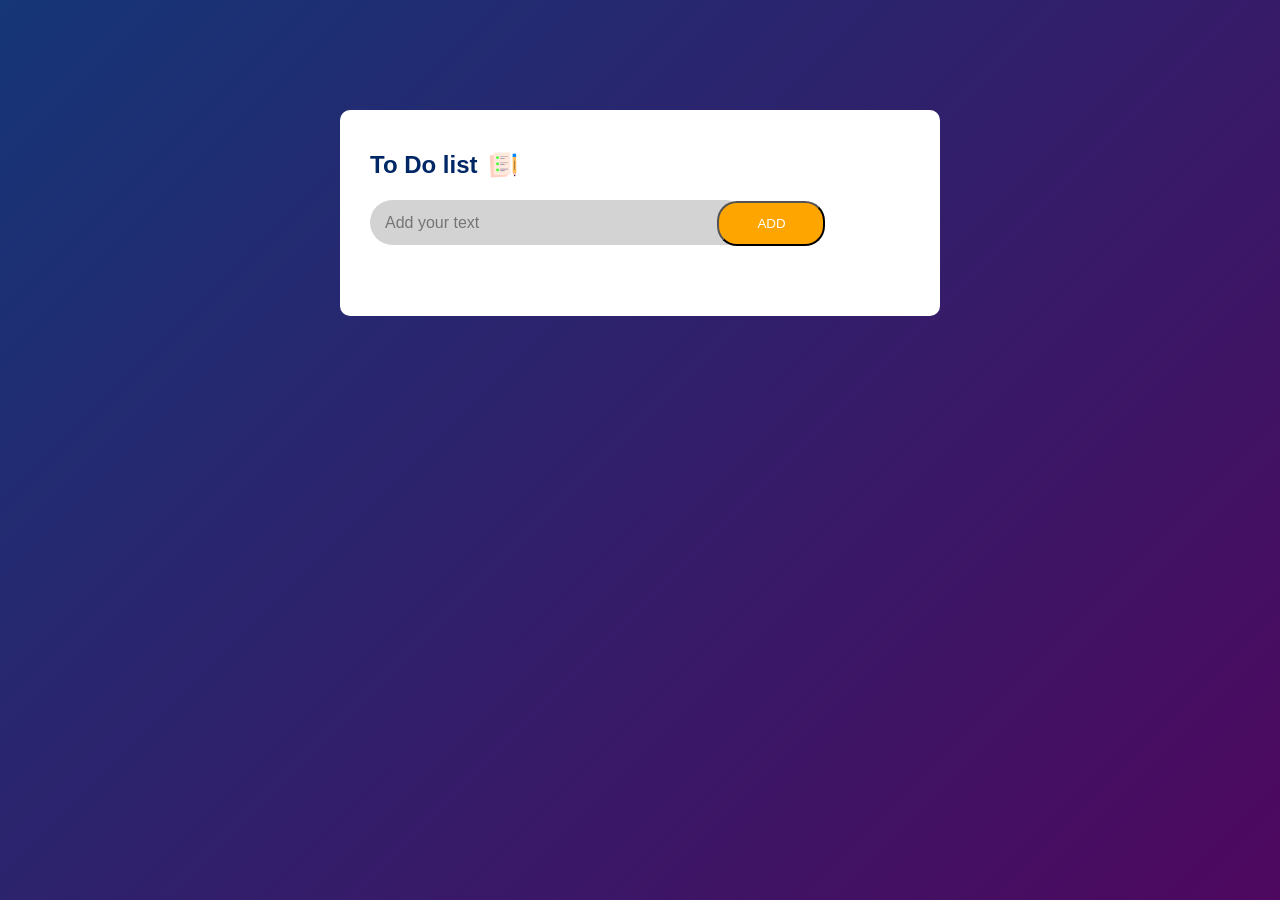
==== commit af23e7fa: "Created the Todo app" ====
--- a/index.html
+++ b/index.html
@@ -3,33 +3,25 @@
 <head>
     <meta charset="UTF-8">
     <meta name="viewport" content="width=device-width, initial-scale=1.0">
-    <title>Document</title>
+    <title>Todo List App in Javascript</title>
     <link rel="stylesheet" href="style.css">
 </head>
 <body>
-    <div>abcd</div>
-    <h1 class="heading">DOM Demo</h1>
-    <h4 class="heading">Topic 1: Starter code</h4>
-    <!-- <p class="heading">Lets learn the dom</p> -->
+    <div class="container">
+        <div class="todo-app">
+            <h2>To Do list <img src="images/icon.png" alt=""></h2>
+            <div class="row">
+                <input type="text" id="input-box" placeholder="Add your text">
+                <button onclick="addTask()">ADD</button>
+            </div>
 
-    <button>Click me!</button>
-
-    <div class="box">box1</div>
-    <div class="box">box2</div>
-    <div class="box">box3</div>
-    <div class="box">box4</div>
-
-    <p class="para">Lorem ipsum dolor sit amet consectetur adipisicing elit. Dolorum reprehenderit iusto iste necessitatibus alias aliquam aspernatur laudantium quaerat atque officia officiis nihil, fuga ipsum quis blanditiis tempora debitis, optio sunt?</p>
-
-    <div class="new-btn">just a box
-        <ul>List
-            <li>item1</li>
-            <li>item2</li>
-            <li>item3</li>
-            <li>item4</li>
-        </ul>
+            <ul id="list-container">
+                <!-- <li class="checked">task 1</li>
+                <li>task 2</li>
+                <li>task 3</li> -->
+            </ul>
+        </div>
     </div>
-
     <script src="index.js"></script>
 </body>
 </html>
--- a/style.css
+++ b/style.css
@@ -1,21 +1,104 @@
-h1{
-    background-color: yellow;
-    color: blue;
+* {
+    margin: 0;
+    padding: 0;
+    font-family: 'Poppins' , sans-serif;
+    box-sizing: border-box;
 }
 
-body{
-    background-color: pink;
+.container{
+    width: 100%;
+    height: 100vh;
+    background: linear-gradient(135deg , #153677 , #4e085f);
+    padding: 10px;
 }
 
-.box{
-    height: 100px;
-    width: 100px;
-    background-color: beige;
-    border: 1px solid;
+.todo-app{
+    width: 100%;
+    max-width: 600px;
+    background-color: #fff;
+    margin: 100px auto 20px;
+    padding: 40px 30px 70px;
+    border-radius: 10px;
 }
 
-.new-btn{
-    width: 100px;
-    height: 300px;
-    background-color: aquamarine;
+.todo-app h2{
+    display: flex;
+    color: #002765;
+    align-items: center;
+    margin-bottom: 20px;
+}
+
+.todo-app img{
+    width: 30px;
+    margin-left: 10px;
+}
+
+.todo-app input{
+    border-radius: 3vh;
+    border: none;
+    background-color: lightgrey;
+    height: 5vh;
+    width:  70%;
+    padding: 15px;
+    outline: none;
+    font-size: 16px;
+}
+
+.todo-app button {
+    background-color: orange;
+    color: #fff;
+    border-radius: 20px;
+    width: 20%;
+    height: 5vh;
+    position: relative;
+    left: -35px;
+}
+
+ul li {
+    margin: 20px 10px 10px 0px;
+    list-style: none;
+    font-size: 17px;
+    padding: 12px 8px 12px 50px;
+    user-select: none;
+    cursor: pointer;
+    position: relative;
+}
+
+ul li::before{
+    content: '';
+    position: absolute;
+    height: 28px;
+    width: 28px;
+    border-radius: 50%;
+    background-image: url("images/unchecked.png");
+    background-size: cover;
+    background-position: center;
+    top: 12px;
+    left: 8px;
+}
+
+ul li.checked{
+    color: #555;
+    text-decoration: line-through;
+}
+
+ul li.checked::before{
+    background-image: url("images/checked.png");
+}
+
+ul li span {
+    position: absolute;
+    right: 0;
+    top: 5px;
+    width: 40px;
+    height: 40px;
+    font-size: 22px;
+    color: #555;
+    line-height: 40px;
+    text-align: center;
+    border-radius: 50%;
+}
+
+ul li span:hover {
+    background-color: lightgrey;
 }
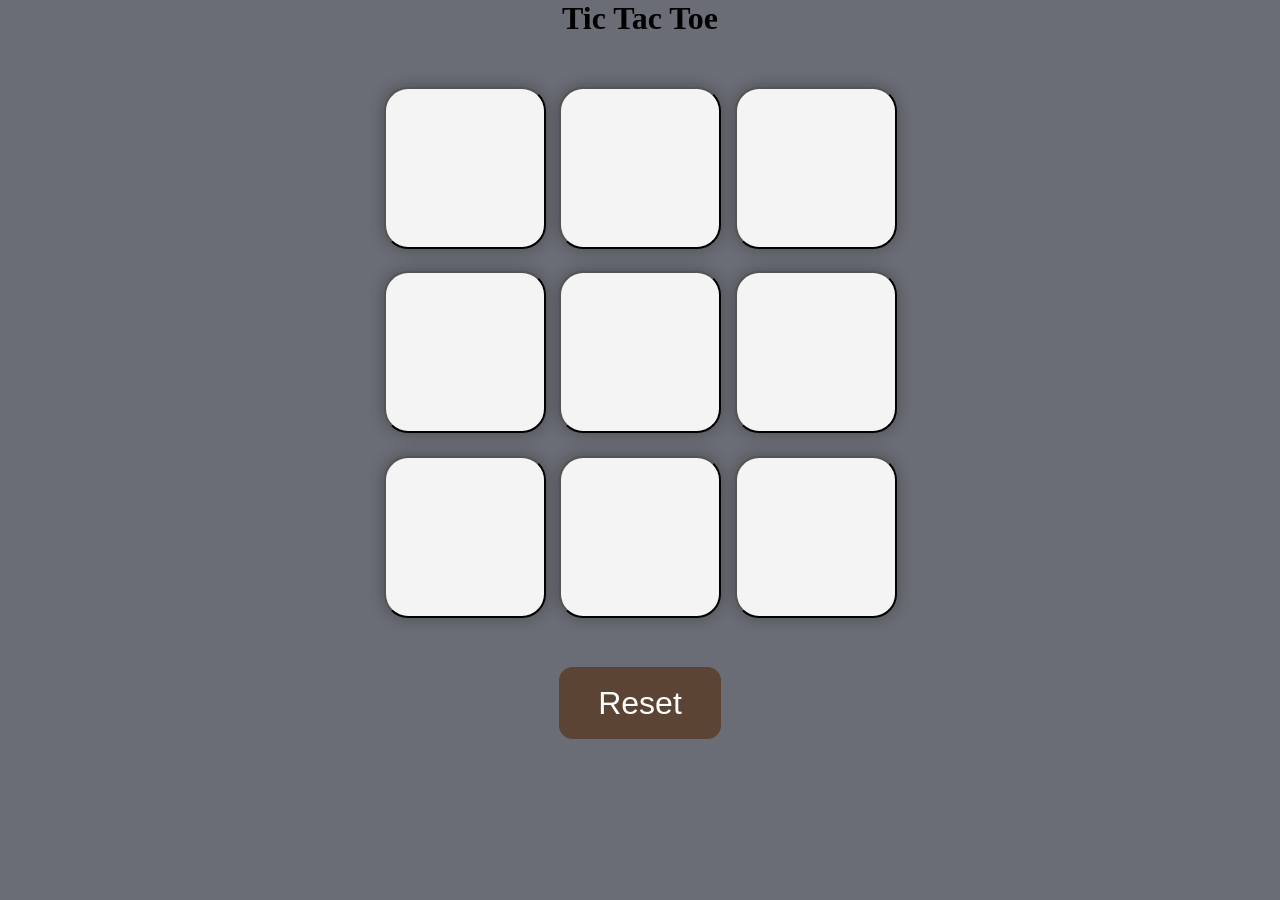
==== commit eefc2662: "Javascript AND Currency converter is completed" ====
--- a/index.html
+++ b/index.html
@@ -3,25 +3,25 @@
 <head>
     <meta charset="UTF-8">
     <meta name="viewport" content="width=device-width, initial-scale=1.0">
-    <title>Todo List App in Javascript</title>
+    <title>Tic Tac Toe</title>
     <link rel="stylesheet" href="style.css">
 </head>
 <body>
+    <h1>Tic Tac Toe</h1>
     <div class="container">
-        <div class="todo-app">
-            <h2>To Do list <img src="images/icon.png" alt=""></h2>
-            <div class="row">
-                <input type="text" id="input-box" placeholder="Add your text">
-                <button onclick="addTask()">ADD</button>
-            </div>
-
-            <ul id="list-container">
-                <!-- <li class="checked">task 1</li>
-                <li>task 2</li>
-                <li>task 3</li> -->
-            </ul>
+        <div class="game">
+            <button class="box"></button>
+            <button class="box"></button>
+            <button class="box"></button>
+            <button class="box"></button>
+            <button class="box"></button>
+            <button class="box"></button>
+            <button class="box"></button>
+            <button class="box"></button>
+            <button class="box"></button>
         </div>
     </div>
+    <button class="reset-btn">Reset</button>
     <script src="index.js"></script>
 </body>
 </html>
--- a/style.css
+++ b/style.css
@@ -1,104 +1,42 @@
 * {
-    margin: 0;
-    padding: 0;
-    font-family: 'Poppins' , sans-serif;
-    box-sizing: border-box;
+  margin: 0;
+  padding: 0;
 }
-
-.container{
-    width: 100%;
-    height: 100vh;
-    background: linear-gradient(135deg , #153677 , #4e085f);
-    padding: 10px;
+body {
+  background-color: #6B6D76;
+  text-align: center;
 }
-
-.todo-app{
-    width: 100%;
-    max-width: 600px;
-    background-color: #fff;
-    margin: 100px auto 20px;
-    padding: 40px 30px 70px;
-    border-radius: 10px;
+.container {
+  height: 70vh;
+  display: flex;
+  justify-content: center;
+  align-items: center;
 }
-
-.todo-app h2{
-    display: flex;
-    color: #002765;
-    align-items: center;
-    margin-bottom: 20px;
+.game {
+  height: 60vmin;
+  width: 60vmin;
+  display: flex;
+  flex-wrap: wrap;
+  justify-content: center;
+  align-items: center;
+  gap: 1.5vmin;
 }
-
-.todo-app img{
-    width: 30px;
-    margin-left: 10px;
+.box {
+  height: 18vmin;
+  width: 18vmin;
+  border-radius: 1.5rem;
+  border: non;
+  box-shadow: 0 0 1rem rgba(0, 0, 0, 0.3);
+  color: #334E58;
+  font-size: 8vmin;
+  background-color: #f4f4f4;
 }
-
-.todo-app input{
-    border-radius: 3vh;
-    border: none;
-    background-color: lightgrey;
-    height: 5vh;
-    width:  70%;
-    padding: 15px;
-    outline: none;
-    font-size: 16px;
+.reset-btn {
+  height: 8vmin;
+  width: 18vmin;
+  border-radius: 1.5vmin;
+  border: none;
+  background-color: #5b4434;
+  color: white;
+  font-size: 2rem;
 }
-
-.todo-app button {
-    background-color: orange;
-    color: #fff;
-    border-radius: 20px;
-    width: 20%;
-    height: 5vh;
-    position: relative;
-    left: -35px;
-}
-
-ul li {
-    margin: 20px 10px 10px 0px;
-    list-style: none;
-    font-size: 17px;
-    padding: 12px 8px 12px 50px;
-    user-select: none;
-    cursor: pointer;
-    position: relative;
-}
-
-ul li::before{
-    content: '';
-    position: absolute;
-    height: 28px;
-    width: 28px;
-    border-radius: 50%;
-    background-image: url("images/unchecked.png");
-    background-size: cover;
-    background-position: center;
-    top: 12px;
-    left: 8px;
-}
-
-ul li.checked{
-    color: #555;
-    text-decoration: line-through;
-}
-
-ul li.checked::before{
-    background-image: url("images/checked.png");
-}
-
-ul li span {
-    position: absolute;
-    right: 0;
-    top: 5px;
-    width: 40px;
-    height: 40px;
-    font-size: 22px;
-    color: #555;
-    line-height: 40px;
-    text-align: center;
-    border-radius: 50%;
-}
-
-ul li span:hover {
-    background-color: lightgrey;
-}
